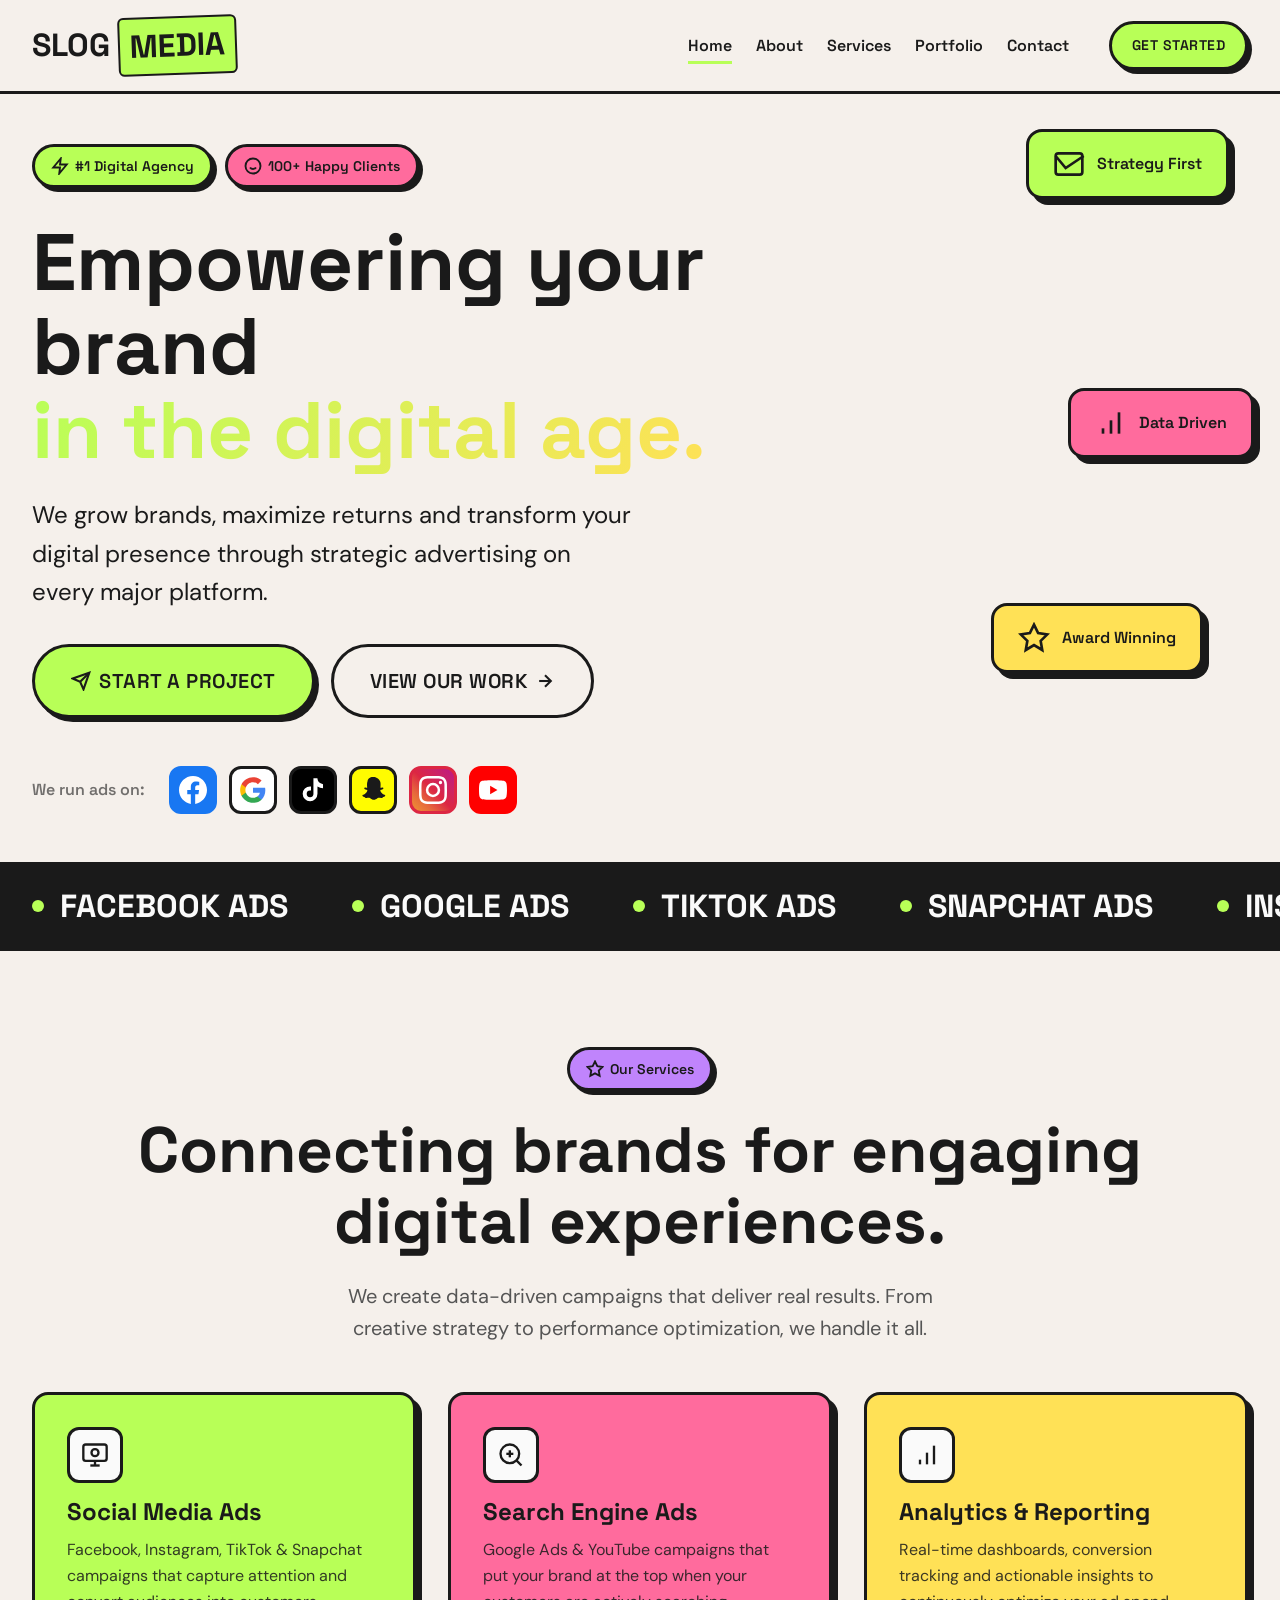
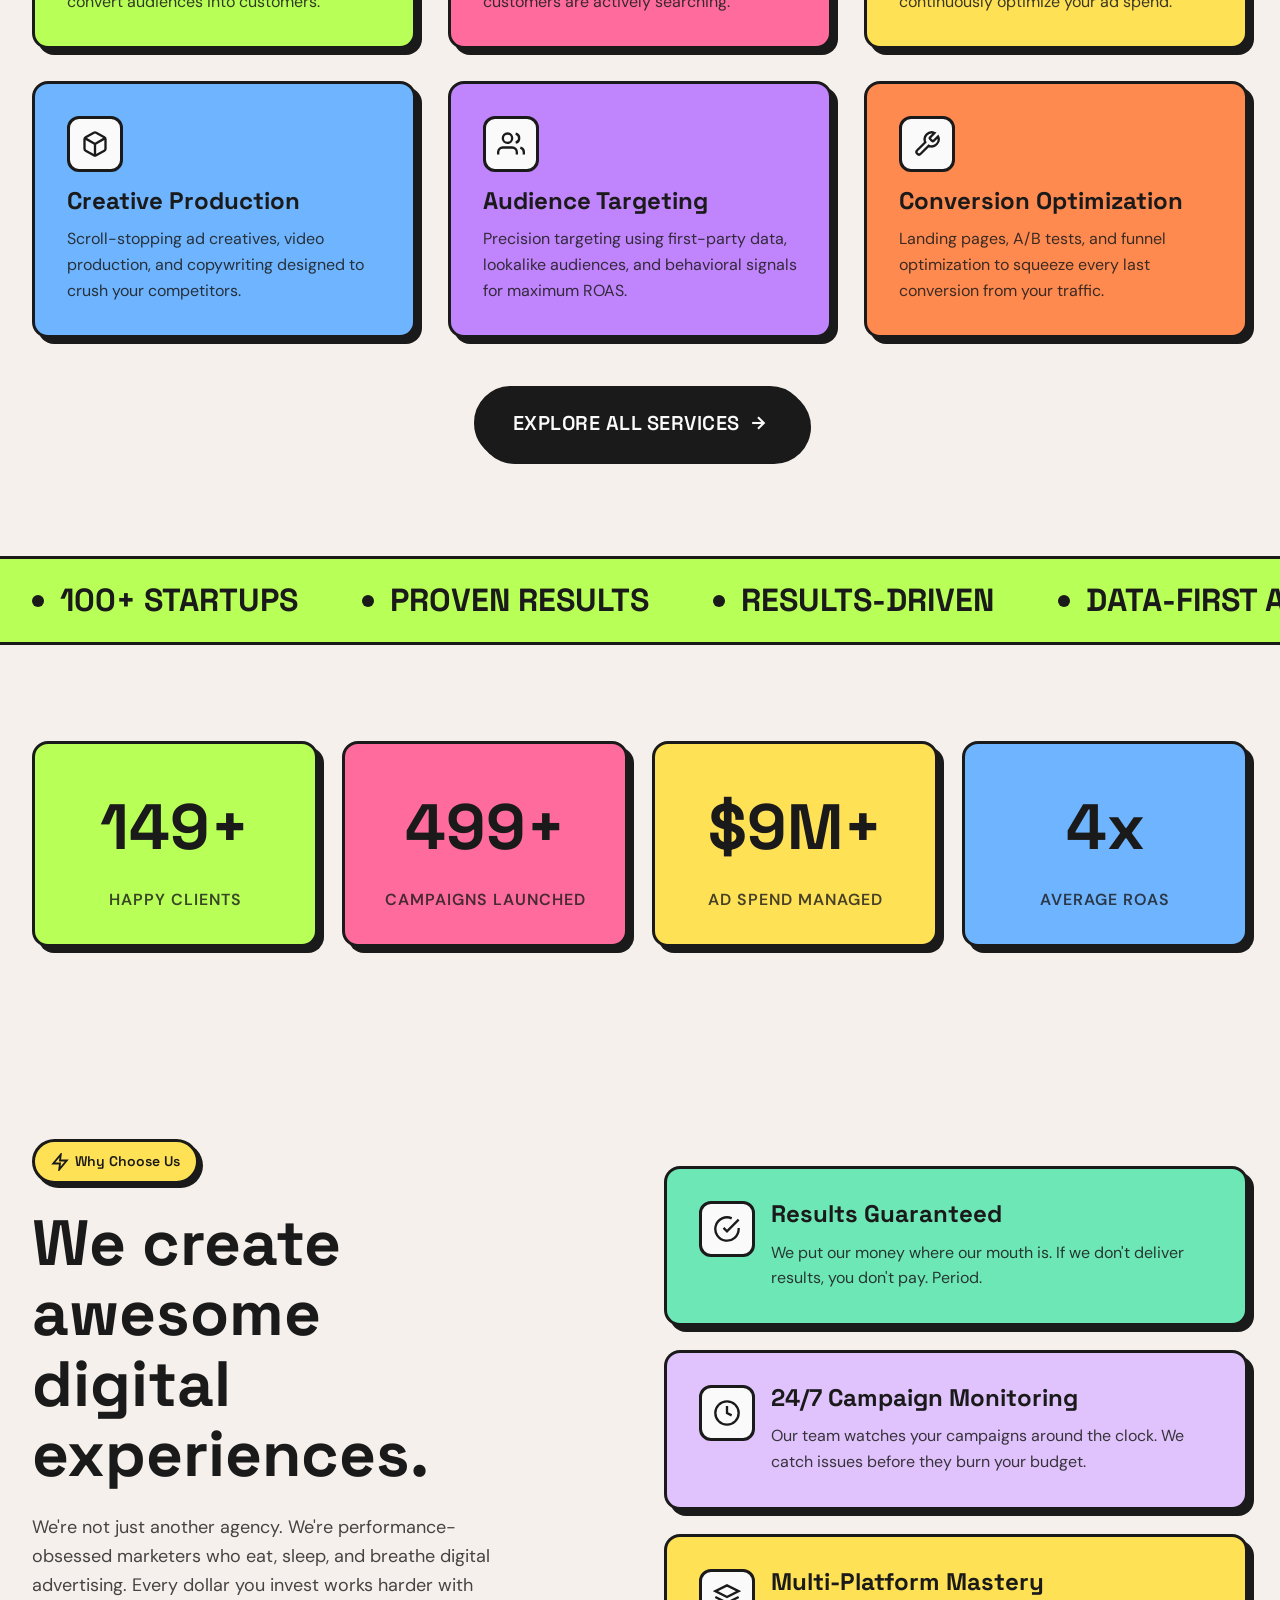
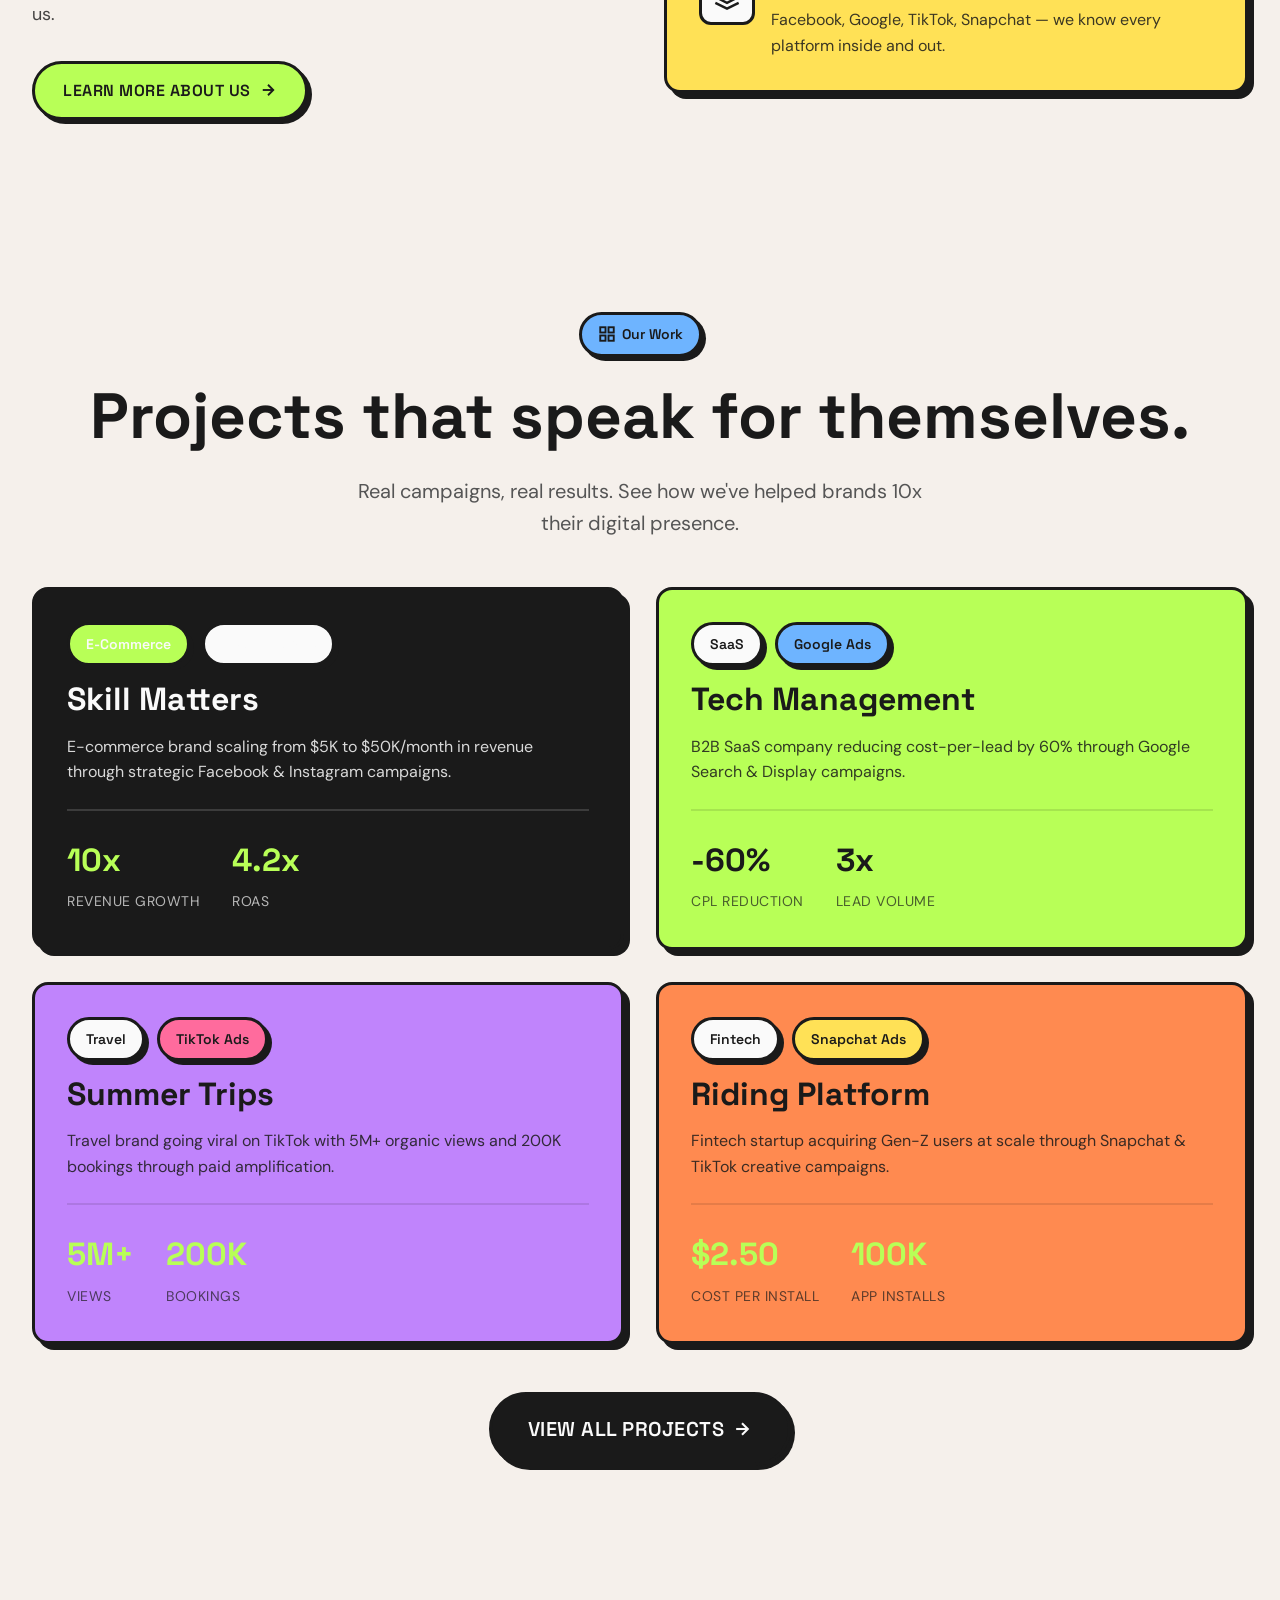
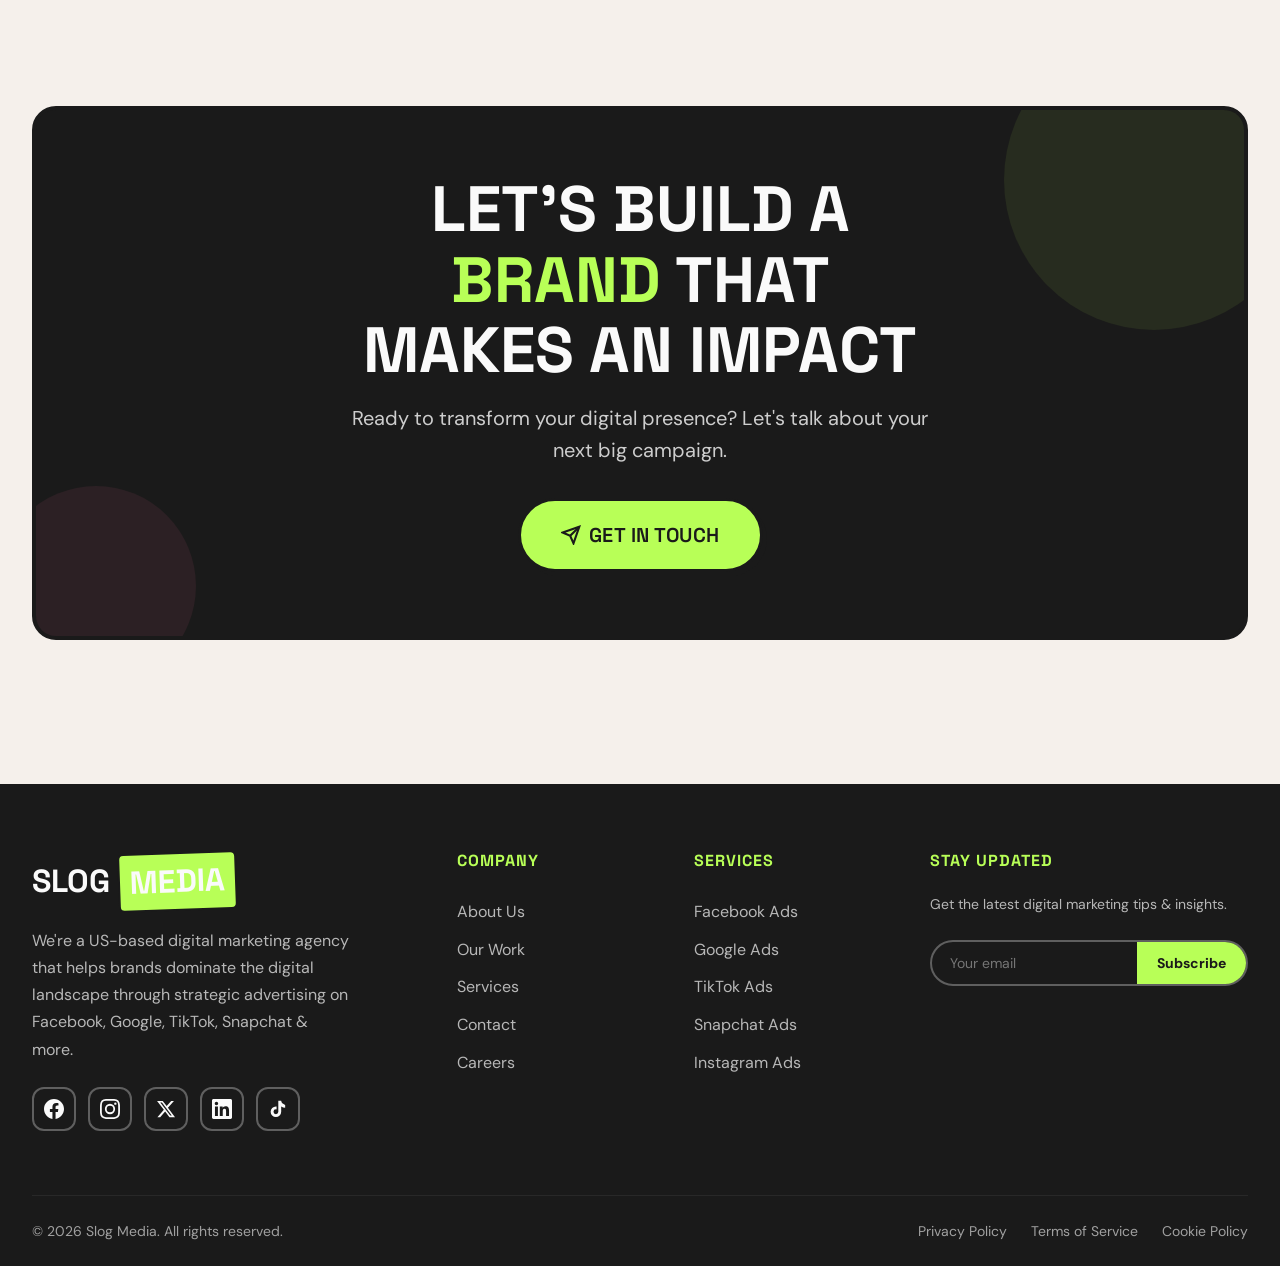
==== index.html @ 40564e4f "Initial commit: Slog Media Neo-Brutalism website" ====
<!DOCTYPE html>
<html lang="en">
<head>
  <meta charset="UTF-8">
  <meta name="viewport" content="width=device-width, initial-scale=1.0">
  <title>Slog Media — Digital Marketing Agency | Facebook, Google, TikTok Ads</title>
  <meta name="description" content="Slog Media is a US-based digital marketing agency specializing in Facebook, Google, TikTok, Snapchat & Instagram advertising. We build brands that make an impact.">
  <meta name="keywords" content="digital marketing, Facebook ads, Google ads, TikTok ads, Snapchat ads, advertising agency, social media marketing">
  <link rel="canonical" href="https://slogmedia.com/">
  <meta property="og:title" content="Slog Media — Digital Marketing Agency">
  <meta property="og:description" content="Empowering your brand in the digital age through strategic digital advertising across all major platforms.">
  <meta property="og:type" content="website">
  <meta property="og:url" content="https://slogmedia.com/">
  <link rel="stylesheet" href="styles.css">
  <link rel="icon" type="image/svg+xml" href="data:image/svg+xml,<svg xmlns='http://www.w3.org/2000/svg' viewBox='0 0 100 100'><text y='.9em' font-size='90'>⚡</text></svg>">
</head>
<body>

  <!-- ========== NAVBAR ========== -->
  <nav class="navbar" id="navbar">
    <div class="nav-inner">
      <a href="index.html" class="nav-logo">
        SLOG<span>MEDIA</span>
      </a>
      <div class="nav-links" id="nav-links">
        <a href="index.html" class="nav-link active">Home</a>
        <a href="about.html" class="nav-link">About</a>
        <a href="services.html" class="nav-link">Services</a>
        <a href="portfolio.html" class="nav-link">Portfolio</a>
        <a href="contact.html" class="nav-link">Contact</a>
        <a href="contact.html" class="btn btn-primary btn-sm nav-cta">Get Started</a>
      </div>
      <div class="hamburger" id="hamburger">
        <span></span><span></span><span></span>
      </div>
    </div>
  </nav>

  <!-- ========== HERO ========== -->
  <section class="hero" id="hero">
    <div class="container">
      <div class="hero-content">
        <div class="hero-badges reveal">
          <span class="badge badge-lime">
            <svg width="16" height="16" viewBox="0 0 24 24" fill="none" stroke="currentColor" stroke-width="2.5"><path d="M13 2L3 14h9l-1 8 10-12h-9l1-8z"/></svg>
            #1 Digital Agency
          </span>
          <span class="badge badge-pink">
            <svg width="16" height="16" viewBox="0 0 24 24" fill="none" stroke="currentColor" stroke-width="2.5"><circle cx="12" cy="12" r="10"/><path d="M8 14s1.5 2 4 2 4-2 4-2"/><line x1="9" y1="9" x2="9.01" y2="9"/><line x1="15" y1="9" x2="15.01" y2="9"/></svg>
            100+ Happy Clients
          </span>
        </div>

        <h1 class="hero-title reveal">
          Empowering your brand<br>
          <span class="hero-highlight">in the digital age.</span>
        </h1>

        <p class="hero-text reveal">
          We grow brands, maximize returns and transform your digital presence through
          strategic advertising on every major platform.
        </p>

        <div class="hero-actions reveal">
          <a href="contact.html" class="btn btn-primary btn-lg">
            <svg width="20" height="20" viewBox="0 0 24 24" fill="none" stroke="currentColor" stroke-width="2.5"><path d="M22 2L11 13"/><path d="M22 2l-7 20-4-9-9-4 20-7z"/></svg>
            Start a Project
          </a>
          <a href="portfolio.html" class="btn btn-outline btn-lg">
            View Our Work
            <svg width="20" height="20" viewBox="0 0 24 24" fill="none" stroke="currentColor" stroke-width="2.5"><path d="M5 12h14"/><path d="M12 5l7 7-7 7"/></svg>
          </a>
        </div>

        <div class="hero-platforms reveal">
          <span class="hero-platforms-label">We run ads on:</span>
          <div class="hero-platform-icons">
            <!-- Facebook -->
            <div class="platform-icon" style="background: #1877F2; border-color: #1877F2;" title="Facebook Ads">
              <svg viewBox="0 0 24 24" fill="white"><path d="M24 12.073c0-6.627-5.373-12-12-12s-12 5.373-12 12c0 5.99 4.388 10.954 10.125 11.854v-8.385H7.078v-3.47h3.047V9.43c0-3.007 1.792-4.669 4.533-4.669 1.312 0 2.686.235 2.686.235v2.953H15.83c-1.491 0-1.956.925-1.956 1.874v2.25h3.328l-.532 3.47h-2.796v8.385C19.612 23.027 24 18.062 24 12.073z"/></svg>
            </div>
            <!-- Google -->
            <div class="platform-icon" style="background: #fff;" title="Google Ads">
              <svg viewBox="0 0 24 24"><path d="M22.56 12.25c0-.78-.07-1.53-.2-2.25H12v4.26h5.92a5.06 5.06 0 01-2.2 3.32v2.77h3.57c2.08-1.92 3.28-4.74 3.28-8.1z" fill="#4285F4"/><path d="M12 23c2.97 0 5.46-.98 7.28-2.66l-3.57-2.77c-.98.66-2.23 1.06-3.71 1.06-2.86 0-5.29-1.93-6.16-4.53H2.18v2.84C3.99 20.53 7.7 23 12 23z" fill="#34A853"/><path d="M5.84 14.09c-.22-.66-.35-1.36-.35-2.09s.13-1.43.35-2.09V7.07H2.18C1.43 8.55 1 10.22 1 12s.43 3.45 1.18 4.93l2.85-2.22.81-.62z" fill="#FBBC05"/><path d="M12 5.38c1.62 0 3.06.56 4.21 1.64l3.15-3.15C17.45 2.09 14.97 1 12 1 7.7 1 3.99 3.47 2.18 7.07l3.66 2.84c.87-2.6 3.3-4.53 6.16-4.53z" fill="#EA4335"/></svg>
            </div>
            <!-- TikTok -->
            <div class="platform-icon" style="background: #000;" title="TikTok Ads">
              <svg viewBox="0 0 24 24" fill="white"><path d="M19.59 6.69a4.83 4.83 0 01-3.77-4.25V2h-3.45v13.67a2.89 2.89 0 01-2.88 2.5 2.89 2.89 0 01-2.89-2.89 2.89 2.89 0 012.89-2.89c.28 0 .54.04.79.1v-3.5a6.37 6.37 0 00-.79-.05A6.34 6.34 0 003.15 15.2a6.34 6.34 0 006.34 6.34 6.34 6.34 0 006.34-6.34V9.05a8.27 8.27 0 004.76 1.51V7.12a4.82 4.82 0 01-1-.43z"/></svg>
            </div>
            <!-- Snapchat -->
            <div class="platform-icon" style="background: #FFFC00; border-color: #1a1a1a;" title="Snapchat Ads">
              <svg viewBox="0 0 24 24" fill="#1a1a1a"><path d="M12.206.793c.99 0 4.347.276 5.93 3.821.529 1.193.403 3.219.299 4.847l-.003.06c-.012.18-.022.345-.03.51.075.045.203.09.401.09.3-.016.659-.12.98-.278a.71.71 0 01.348-.083.72.72 0 01.6.3c.145.195.195.42.149.64-.07.31-.32.521-.6.661a3.67 3.67 0 01-.96.36c-.09.021-.18.045-.27.075-.18.06-.39.12-.57.24-.12.09-.18.21-.195.36-.015.12.015.27.06.42.24.555.57 1.14.96 1.62.66.81 1.47 1.38 2.28 1.62.12.03.24.06.33.105.39.135.585.39.585.645 0 .06-.015.12-.03.18-.12.42-.615.735-1.53.945l-.12.015c-.12.021-.15.045-.195.09-.06.06-.09.135-.12.24a.84.84 0 01-.09.24c-.12.21-.42.405-.9.405a3.2 3.2 0 01-.675-.075c-.45-.09-.99-.21-1.59-.21-.21 0-.42.015-.63.045a4.89 4.89 0 00-1.14.508c-.78.45-1.425 1.08-2.745 1.08h-.06c-1.32 0-1.965-.63-2.745-1.08a4.89 4.89 0 00-1.14-.508 4.29 4.29 0 00-.63-.045c-.585 0-1.125.12-1.59.21a3.2 3.2 0 01-.675.075c-.48 0-.78-.195-.9-.405a.84.84 0 01-.09-.24c-.03-.105-.06-.18-.12-.24-.045-.045-.075-.069-.195-.09l-.12-.015c-.915-.21-1.41-.525-1.53-.945a.54.54 0 01-.03-.18c0-.255.195-.51.585-.645.09-.045.21-.075.33-.105.81-.24 1.62-.81 2.28-1.62.39-.48.72-1.065.96-1.62.045-.15.075-.3.06-.42-.015-.15-.075-.27-.195-.36-.18-.12-.39-.18-.57-.24-.09-.03-.18-.054-.27-.075a3.67 3.67 0 01-.96-.36c-.28-.14-.53-.351-.6-.661a.675.675 0 01.149-.64.72.72 0 01.6-.3.71.71 0 01.348.083c.321.158.68.262.98.278.198 0 .326-.045.401-.09-.008-.165-.018-.33-.03-.51l-.003-.06c-.104-1.628-.23-3.654.3-4.847C7.653 1.069 11.016.793 12.006.793h.2z"/></svg>
            </div>
            <!-- Instagram -->
            <div class="platform-icon" style="background: linear-gradient(45deg, #f09433, #e6683c, #dc2743, #cc2366, #bc1888); border-color: #dc2743;" title="Instagram Ads">
              <svg viewBox="0 0 24 24" fill="white"><path d="M12 2.163c3.204 0 3.584.012 4.85.07 3.252.148 4.771 1.691 4.919 4.919.058 1.265.069 1.645.069 4.849 0 3.205-.012 3.584-.069 4.849-.149 3.225-1.664 4.771-4.919 4.919-1.266.058-1.644.07-4.85.07-3.204 0-3.584-.012-4.849-.07-3.26-.149-4.771-1.699-4.919-4.92-.058-1.265-.07-1.644-.07-4.849 0-3.204.013-3.583.07-4.849.149-3.227 1.664-4.771 4.919-4.919 1.266-.057 1.645-.069 4.849-.069zM12 0C8.741 0 8.333.014 7.053.072 2.695.272.273 2.69.073 7.052.014 8.333 0 8.741 0 12c0 3.259.014 3.668.072 4.948.2 4.358 2.618 6.78 6.98 6.98C8.333 23.986 8.741 24 12 24c3.259 0 3.668-.014 4.948-.072 4.354-.2 6.782-2.618 6.979-6.98.059-1.28.073-1.689.073-4.948 0-3.259-.014-3.667-.072-4.947-.196-4.354-2.617-6.78-6.979-6.98C15.668.014 15.259 0 12 0zm0 5.838a6.162 6.162 0 100 12.324 6.162 6.162 0 000-12.324zM12 16a4 4 0 110-8 4 4 0 010 8zm6.406-11.845a1.44 1.44 0 100 2.881 1.44 1.44 0 000-2.881z"/></svg>
            </div>
            <!-- YouTube -->
            <div class="platform-icon" style="background: #FF0000; border-color: #FF0000;" title="YouTube Ads">
              <svg viewBox="0 0 24 24" fill="white"><path d="M23.498 6.186a3.016 3.016 0 00-2.122-2.136C19.505 3.545 12 3.545 12 3.545s-7.505 0-9.377.505A3.017 3.017 0 00.502 6.186C0 8.07 0 12 0 12s0 3.93.502 5.814a3.016 3.016 0 002.122 2.136c1.871.505 9.376.505 9.376.505s7.505 0 9.377-.505a3.015 3.015 0 002.122-2.136C24 15.93 24 12 24 12s0-3.93-.502-5.814zM9.545 15.568V8.432L15.818 12l-6.273 3.568z"/></svg>
            </div>
          </div>
        </div>
      </div>

      <!-- Floating Elements -->
      <div class="hero-floats">
        <div class="hero-float-card float-1 card card-lime reveal">
          <svg width="32" height="32" viewBox="0 0 24 24" fill="none" stroke="currentColor" stroke-width="2"><path d="M23 6l-13.5 9L2 6"/><rect x="2" y="4" width="20" height="16" rx="2"/></svg>
          <span>Strategy First</span>
        </div>
        <div class="hero-float-card float-2 card card-pink reveal">
          <svg width="32" height="32" viewBox="0 0 24 24" fill="none" stroke="currentColor" stroke-width="2"><path d="M12 20V10"/><path d="M18 20V4"/><path d="M6 20v-4"/></svg>
          <span>Data Driven</span>
        </div>
        <div class="hero-float-card float-3 card card-yellow reveal">
          <svg width="32" height="32" viewBox="0 0 24 24" fill="none" stroke="currentColor" stroke-width="2"><path d="M12 2l3.09 6.26L22 9.27l-5 4.87L18.18 21 12 17.27 5.82 21 7 14.14l-5-4.87 6.91-1.01z"/></svg>
          <span>Award Winning</span>
        </div>
      </div>
    </div>
  </section>

  <!-- ========== MARQUEE ========== -->
  <div class="marquee">
    <div class="marquee-inner">
      <span class="marquee-item"><span class="dot"></span> Facebook Ads</span>
      <span class="marquee-item"><span class="dot"></span> Google Ads</span>
      <span class="marquee-item"><span class="dot"></span> TikTok Ads</span>
      <span class="marquee-item"><span class="dot"></span> Snapchat Ads</span>
      <span class="marquee-item"><span class="dot"></span> Instagram Ads</span>
      <span class="marquee-item"><span class="dot"></span> YouTube Ads</span>
      <span class="marquee-item"><span class="dot"></span> Brand Strategy</span>
      <span class="marquee-item"><span class="dot"></span> Creative Design</span>
      <span class="marquee-item"><span class="dot"></span> Facebook Ads</span>
      <span class="marquee-item"><span class="dot"></span> Google Ads</span>
      <span class="marquee-item"><span class="dot"></span> TikTok Ads</span>
      <span class="marquee-item"><span class="dot"></span> Snapchat Ads</span>
      <span class="marquee-item"><span class="dot"></span> Instagram Ads</span>
      <span class="marquee-item"><span class="dot"></span> YouTube Ads</span>
      <span class="marquee-item"><span class="dot"></span> Brand Strategy</span>
      <span class="marquee-item"><span class="dot"></span> Creative Design</span>
    </div>
  </div>

  <!-- ========== SERVICES OVERVIEW ========== -->
  <section class="section" id="services">
    <div class="container">
      <div class="text-center reveal">
        <span class="badge badge-purple" style="margin-bottom: var(--space-lg);">
          <svg width="16" height="16" viewBox="0 0 24 24" fill="none" stroke="currentColor" stroke-width="2.5"><polygon points="12 2 15.09 8.26 22 9.27 17 14.14 18.18 21.02 12 17.77 5.82 21.02 7 14.14 2 9.27 8.91 8.26 12 2"/></svg>
          Our Services
        </span>
        <h2 class="section-title">Connecting brands for engaging<br>digital experiences.</h2>
        <p class="section-subtitle" style="margin: 0 auto var(--space-2xl);">
          We create data-driven campaigns that deliver real results. From creative strategy to performance optimization, we handle it all.
        </p>
      </div>

      <div class="grid grid-3 services-grid">
        <!-- Service 1 -->
        <div class="card card-lime reveal">
          <div class="card-icon" style="background: var(--clr-white);">
            <svg width="28" height="28" viewBox="0 0 24 24" fill="none" stroke="currentColor" stroke-width="2"><rect x="2" y="3" width="20" height="14" rx="2"/><path d="M8 21h8"/><path d="M12 17v4"/><circle cx="12" cy="10" r="3"/></svg>
          </div>
          <h3 class="card-title">Social Media Ads</h3>
          <p class="card-text">Facebook, Instagram, TikTok & Snapchat campaigns that capture attention and convert audiences into customers.</p>
        </div>

        <!-- Service 2 -->
        <div class="card card-pink reveal">
          <div class="card-icon" style="background: var(--clr-white);">
            <svg width="28" height="28" viewBox="0 0 24 24" fill="none" stroke="currentColor" stroke-width="2"><circle cx="11" cy="11" r="8"/><path d="m21 21-4.35-4.35"/><path d="M11 8v6"/><path d="M8 11h6"/></svg>
          </div>
          <h3 class="card-title">Search Engine Ads</h3>
          <p class="card-text">Google Ads & YouTube campaigns that put your brand at the top when your customers are actively searching.</p>
        </div>

        <!-- Service 3 -->
        <div class="card card-yellow reveal">
          <div class="card-icon" style="background: var(--clr-white);">
            <svg width="28" height="28" viewBox="0 0 24 24" fill="none" stroke="currentColor" stroke-width="2"><path d="M12 20V10"/><path d="M18 20V4"/><path d="M6 20v-4"/></svg>
          </div>
          <h3 class="card-title">Analytics & Reporting</h3>
          <p class="card-text">Real-time dashboards, conversion tracking and actionable insights to continuously optimize your ad spend.</p>
        </div>

        <!-- Service 4 -->
        <div class="card card-blue reveal">
          <div class="card-icon" style="background: var(--clr-white);">
            <svg width="28" height="28" viewBox="0 0 24 24" fill="none" stroke="currentColor" stroke-width="2"><path d="M21 16V8a2 2 0 0 0-1-1.73l-7-4a2 2 0 0 0-2 0l-7 4A2 2 0 0 0 3 8v8a2 2 0 0 0 1 1.73l7 4a2 2 0 0 0 2 0l7-4A2 2 0 0 0 21 16z"/><path d="M3.27 6.96L12 12.01l8.73-5.05"/><path d="M12 22.08V12"/></svg>
          </div>
          <h3 class="card-title">Creative Production</h3>
          <p class="card-text">Scroll-stopping ad creatives, video production, and copywriting designed to crush your competitors.</p>
        </div>

        <!-- Service 5 -->
        <div class="card card-purple reveal">
          <div class="card-icon" style="background: var(--clr-white);">
            <svg width="28" height="28" viewBox="0 0 24 24" fill="none" stroke="currentColor" stroke-width="2"><path d="M17 21v-2a4 4 0 0 0-4-4H5a4 4 0 0 0-4 4v2"/><circle cx="9" cy="7" r="4"/><path d="M23 21v-2a4 4 0 0 0-3-3.87"/><path d="M16 3.13a4 4 0 0 1 0 7.75"/></svg>
          </div>
          <h3 class="card-title">Audience Targeting</h3>
          <p class="card-text">Precision targeting using first-party data, lookalike audiences, and behavioral signals for maximum ROAS.</p>
        </div>

        <!-- Service 6 -->
        <div class="card card-orange reveal">
          <div class="card-icon" style="background: var(--clr-white);">
            <svg width="28" height="28" viewBox="0 0 24 24" fill="none" stroke="currentColor" stroke-width="2"><path d="M14.7 6.3a1 1 0 0 0 0 1.4l1.6 1.6a1 1 0 0 0 1.4 0l3.77-3.77a6 6 0 0 1-7.94 7.94l-6.91 6.91a2.12 2.12 0 0 1-3-3l6.91-6.91a6 6 0 0 1 7.94-7.94l-3.76 3.76z"/></svg>
          </div>
          <h3 class="card-title">Conversion Optimization</h3>
          <p class="card-text">Landing pages, A/B tests, and funnel optimization to squeeze every last conversion from your traffic.</p>
        </div>
      </div>

      <div class="text-center reveal" style="margin-top: var(--space-2xl);">
        <a href="services.html" class="btn btn-secondary btn-lg">
          Explore All Services
          <svg width="20" height="20" viewBox="0 0 24 24" fill="none" stroke="currentColor" stroke-width="2.5"><path d="M5 12h14"/><path d="M12 5l7 7-7 7"/></svg>
        </a>
      </div>
    </div>
  </section>

  <!-- ========== STATS ========== -->
  <div class="marquee marquee-alt">
    <div class="marquee-inner">
      <span class="marquee-item"><span class="dot"></span> 100+ Startups</span>
      <span class="marquee-item"><span class="dot"></span> Proven Results</span>
      <span class="marquee-item"><span class="dot"></span> Results-Driven</span>
      <span class="marquee-item"><span class="dot"></span> Data-First Approach</span>
      <span class="marquee-item"><span class="dot"></span> 5x Average ROAS</span>
      <span class="marquee-item"><span class="dot"></span> $10M+ Ad Spend Managed</span>
      <span class="marquee-item"><span class="dot"></span> 100+ Startups</span>
      <span class="marquee-item"><span class="dot"></span> Proven Results</span>
      <span class="marquee-item"><span class="dot"></span> Results-Driven</span>
      <span class="marquee-item"><span class="dot"></span> Data-First Approach</span>
      <span class="marquee-item"><span class="dot"></span> 5x Average ROAS</span>
      <span class="marquee-item"><span class="dot"></span> $10M+ Ad Spend Managed</span>
    </div>
  </div>

  <section class="section stats-section" id="stats">
    <div class="container">
      <div class="stats-grid">
        <div class="stat-card card card-lime reveal">
          <div class="stat-number" data-count="150" data-suffix="+">0</div>
          <div class="stat-label">Happy Clients</div>
        </div>
        <div class="stat-card card card-pink reveal">
          <div class="stat-number" data-count="500" data-suffix="+">0</div>
          <div class="stat-label">Campaigns Launched</div>
        </div>
        <div class="stat-card card card-yellow reveal">
          <div class="stat-number" data-count="10" data-prefix="$" data-suffix="M+">0</div>
          <div class="stat-label">Ad Spend Managed</div>
        </div>
        <div class="stat-card card card-blue reveal">
          <div class="stat-number" data-count="5" data-suffix="x">0</div>
          <div class="stat-label">Average ROAS</div>
        </div>
      </div>
    </div>
  </section>

  <!-- ========== WHY US ========== -->
  <section class="section why-section" id="why">
    <div class="container">
      <div class="why-layout">
        <div class="why-left reveal-left">
          <span class="badge badge-yellow" style="margin-bottom: var(--space-lg);">
            <svg width="16" height="16" viewBox="0 0 24 24" fill="none" stroke="currentColor" stroke-width="2.5"><path d="M13 2L3 14h9l-1 8 10-12h-9l1-8z"/></svg>
            Why Choose Us
          </span>
          <h2 class="section-title" style="max-width: 500px;">We create awesome digital experiences.</h2>
          <p style="max-width: 460px; margin-bottom: var(--space-xl); opacity: 0.8;">
            We're not just another agency. We're performance-obsessed marketers who eat, sleep, and breathe digital advertising. Every dollar you invest works harder with us.
          </p>
          <a href="about.html" class="btn btn-primary">
            Learn More About Us
            <svg width="18" height="18" viewBox="0 0 24 24" fill="none" stroke="currentColor" stroke-width="2.5"><path d="M5 12h14"/><path d="M12 5l7 7-7 7"/></svg>
          </a>
        </div>
        <div class="why-right">
          <div class="why-cards">
            <div class="card card-mint reveal-right" style="margin-bottom: var(--space-lg);">
              <div class="flex gap-md" style="align-items: flex-start;">
                <div class="card-icon" style="background: var(--clr-white); flex-shrink: 0;">
                  <svg width="28" height="28" viewBox="0 0 24 24" fill="none" stroke="currentColor" stroke-width="2"><path d="M22 11.08V12a10 10 0 11-5.93-9.14"/><path d="M22 4L12 14.01l-3-3"/></svg>
                </div>
                <div>
                  <h4 class="card-title">Results Guaranteed</h4>
                  <p class="card-text">We put our money where our mouth is. If we don't deliver results, you don't pay. Period.</p>
                </div>
              </div>
            </div>
            <div class="card card-lavender reveal-right" style="margin-bottom: var(--space-lg);">
              <div class="flex gap-md" style="align-items: flex-start;">
                <div class="card-icon" style="background: var(--clr-white); flex-shrink: 0;">
                  <svg width="28" height="28" viewBox="0 0 24 24" fill="none" stroke="currentColor" stroke-width="2"><circle cx="12" cy="12" r="10"/><path d="M12 6v6l4 2"/></svg>
                </div>
                <div>
                  <h4 class="card-title">24/7 Campaign Monitoring</h4>
                  <p class="card-text">Our team watches your campaigns around the clock. We catch issues before they burn your budget.</p>
                </div>
              </div>
            </div>
            <div class="card card-yellow reveal-right">
              <div class="flex gap-md" style="align-items: flex-start;">
                <div class="card-icon" style="background: var(--clr-white); flex-shrink: 0;">
                  <svg width="28" height="28" viewBox="0 0 24 24" fill="none" stroke="currentColor" stroke-width="2"><path d="M12 2L2 7l10 5 10-5-10-5z"/><path d="M2 17l10 5 10-5"/><path d="M2 12l10 5 10-5"/></svg>
                </div>
                <div>
                  <h4 class="card-title">Multi-Platform Mastery</h4>
                  <p class="card-text">Facebook, Google, TikTok, Snapchat — we know every platform inside and out.</p>
                </div>
              </div>
            </div>
          </div>
        </div>
      </div>
    </div>
  </section>

  <!-- ========== PORTFOLIO PREVIEW ========== -->
  <section class="section portfolio-preview" id="portfolio">
    <div class="container">
      <div class="text-center reveal">
        <span class="badge badge-blue" style="margin-bottom: var(--space-lg);">
          <svg width="16" height="16" viewBox="0 0 24 24" fill="none" stroke="currentColor" stroke-width="2.5"><rect x="3" y="3" width="7" height="7"/><rect x="14" y="3" width="7" height="7"/><rect x="14" y="14" width="7" height="7"/><rect x="3" y="14" width="7" height="7"/></svg>
          Our Work
        </span>
        <h2 class="section-title">Projects that speak for themselves.</h2>
        <p class="section-subtitle" style="margin: 0 auto var(--space-2xl);">
          Real campaigns, real results. See how we've helped brands 10x their digital presence.
        </p>
      </div>

      <div class="portfolio-grid">
        <!-- Project 1 -->
        <div class="portfolio-card card card-black reveal">
          <div class="portfolio-card-header">
            <span class="badge badge-lime">E-Commerce</span>
            <span class="badge">Facebook Ads</span>
          </div>
          <h3 class="card-title" style="font-size: var(--fs-xl); margin: var(--space-md) 0;">Skill Matters</h3>
          <p class="card-text">E-commerce brand scaling from $5K to $50K/month in revenue through strategic Facebook & Instagram campaigns.</p>
          <div class="portfolio-stats">
            <div class="portfolio-stat">
              <span class="portfolio-stat-value">10x</span>
              <span class="portfolio-stat-label">Revenue Growth</span>
            </div>
            <div class="portfolio-stat">
              <span class="portfolio-stat-value">4.2x</span>
              <span class="portfolio-stat-label">ROAS</span>
            </div>
          </div>
        </div>

        <!-- Project 2 -->
        <div class="portfolio-card card card-lime reveal">
          <div class="portfolio-card-header">
            <span class="badge">SaaS</span>
            <span class="badge badge-blue">Google Ads</span>
          </div>
          <h3 class="card-title" style="font-size: var(--fs-xl); margin: var(--space-md) 0;">Tech Management</h3>
          <p class="card-text">B2B SaaS company reducing cost-per-lead by 60% through Google Search & Display campaigns.</p>
          <div class="portfolio-stats">
            <div class="portfolio-stat">
              <span class="portfolio-stat-value">-60%</span>
              <span class="portfolio-stat-label">CPL Reduction</span>
            </div>
            <div class="portfolio-stat">
              <span class="portfolio-stat-value">3x</span>
              <span class="portfolio-stat-label">Lead Volume</span>
            </div>
          </div>
        </div>

        <!-- Project 3 -->
        <div class="portfolio-card card card-purple reveal">
          <div class="portfolio-card-header">
            <span class="badge">Travel</span>
            <span class="badge badge-pink">TikTok Ads</span>
          </div>
          <h3 class="card-title" style="font-size: var(--fs-xl); margin: var(--space-md) 0;">Summer Trips</h3>
          <p class="card-text">Travel brand going viral on TikTok with 5M+ organic views and 200K bookings through paid amplification.</p>
          <div class="portfolio-stats">
            <div class="portfolio-stat">
              <span class="portfolio-stat-value">5M+</span>
              <span class="portfolio-stat-label">Views</span>
            </div>
            <div class="portfolio-stat">
              <span class="portfolio-stat-value">200K</span>
              <span class="portfolio-stat-label">Bookings</span>
            </div>
          </div>
        </div>

        <!-- Project 4 -->
        <div class="portfolio-card card card-orange reveal">
          <div class="portfolio-card-header">
            <span class="badge">Fintech</span>
            <span class="badge badge-yellow">Snapchat Ads</span>
          </div>
          <h3 class="card-title" style="font-size: var(--fs-xl); margin: var(--space-md) 0;">Riding Platform</h3>
          <p class="card-text">Fintech startup acquiring Gen-Z users at scale through Snapchat & TikTok creative campaigns.</p>
          <div class="portfolio-stats">
            <div class="portfolio-stat">
              <span class="portfolio-stat-value">$2.50</span>
              <span class="portfolio-stat-label">Cost Per Install</span>
            </div>
            <div class="portfolio-stat">
              <span class="portfolio-stat-value">100K</span>
              <span class="portfolio-stat-label">App Installs</span>
            </div>
          </div>
        </div>
      </div>

      <div class="text-center reveal" style="margin-top: var(--space-2xl);">
        <a href="portfolio.html" class="btn btn-secondary btn-lg">
          View All Projects
          <svg width="20" height="20" viewBox="0 0 24 24" fill="none" stroke="currentColor" stroke-width="2.5"><path d="M5 12h14"/><path d="M12 5l7 7-7 7"/></svg>
        </a>
      </div>
    </div>
  </section>

  <!-- ========== CTA ========== -->
  <section class="section">
    <div class="container">
      <div class="cta-section reveal">
        <div class="cta-shapes">
          <div class="cta-shape cta-shape-1"></div>
          <div class="cta-shape cta-shape-2"></div>
        </div>
        <h2>LET'S BUILD A<br><span style="color: var(--clr-lime);">BRAND</span> THAT<br>MAKES AN IMPACT</h2>
        <p>Ready to transform your digital presence? Let's talk about your next big campaign.</p>
        <a href="contact.html" class="btn btn-primary btn-lg">
          <svg width="20" height="20" viewBox="0 0 24 24" fill="none" stroke="currentColor" stroke-width="2.5"><path d="M22 2L11 13"/><path d="M22 2l-7 20-4-9-9-4 20-7z"/></svg>
          Get in Touch
        </a>
      </div>
    </div>
  </section>

  <!-- ========== FOOTER ========== -->
  <footer class="footer">
    <div class="container">
      <div class="footer-top">
        <div class="footer-brand">
          <div class="nav-logo">
            SLOG<span>MEDIA</span>
          </div>
          <p>We're a US-based digital marketing agency that helps brands dominate the digital landscape through strategic advertising on Facebook, Google, TikTok, Snapchat & more.</p>
          <div class="footer-social">
            <a href="https://facebook.com" target="_blank" rel="noopener" aria-label="Facebook">
              <svg width="20" height="20" viewBox="0 0 24 24" fill="currentColor"><path d="M24 12.073c0-6.627-5.373-12-12-12s-12 5.373-12 12c0 5.99 4.388 10.954 10.125 11.854v-8.385H7.078v-3.47h3.047V9.43c0-3.007 1.792-4.669 4.533-4.669 1.312 0 2.686.235 2.686.235v2.953H15.83c-1.491 0-1.956.925-1.956 1.874v2.25h3.328l-.532 3.47h-2.796v8.385C19.612 23.027 24 18.062 24 12.073z"/></svg>
            </a>
            <a href="https://instagram.com" target="_blank" rel="noopener" aria-label="Instagram">
              <svg width="20" height="20" viewBox="0 0 24 24" fill="currentColor"><path d="M12 2.163c3.204 0 3.584.012 4.85.07 3.252.148 4.771 1.691 4.919 4.919.058 1.265.069 1.645.069 4.849 0 3.205-.012 3.584-.069 4.849-.149 3.225-1.664 4.771-4.919 4.919-1.266.058-1.644.07-4.85.07-3.204 0-3.584-.012-4.849-.07-3.26-.149-4.771-1.699-4.919-4.92-.058-1.265-.07-1.644-.07-4.849 0-3.204.013-3.583.07-4.849.149-3.227 1.664-4.771 4.919-4.919 1.266-.057 1.645-.069 4.849-.069zM12 0C8.741 0 8.333.014 7.053.072 2.695.272.273 2.69.073 7.052.014 8.333 0 8.741 0 12c0 3.259.014 3.668.072 4.948.2 4.358 2.618 6.78 6.98 6.98C8.333 23.986 8.741 24 12 24c3.259 0 3.668-.014 4.948-.072 4.354-.2 6.782-2.618 6.979-6.98.059-1.28.073-1.689.073-4.948 0-3.259-.014-3.667-.072-4.947-.196-4.354-2.617-6.78-6.979-6.98C15.668.014 15.259 0 12 0zm0 5.838a6.162 6.162 0 100 12.324 6.162 6.162 0 000-12.324zM12 16a4 4 0 110-8 4 4 0 010 8zm6.406-11.845a1.44 1.44 0 100 2.881 1.44 1.44 0 000-2.881z"/></svg>
            </a>
            <a href="https://twitter.com" target="_blank" rel="noopener" aria-label="Twitter/X">
              <svg width="20" height="20" viewBox="0 0 24 24" fill="currentColor"><path d="M18.244 2.25h3.308l-7.227 8.26 8.502 11.24H16.17l-5.214-6.817L4.99 21.75H1.68l7.73-8.835L1.254 2.25H8.08l4.713 6.231zm-1.161 17.52h1.833L7.084 4.126H5.117z"/></svg>
            </a>
            <a href="https://linkedin.com" target="_blank" rel="noopener" aria-label="LinkedIn">
              <svg width="20" height="20" viewBox="0 0 24 24" fill="currentColor"><path d="M20.447 20.452h-3.554v-5.569c0-1.328-.027-3.037-1.852-3.037-1.853 0-2.136 1.445-2.136 2.939v5.667H9.351V9h3.414v1.561h.046c.477-.9 1.637-1.85 3.37-1.85 3.601 0 4.267 2.37 4.267 5.455v6.286zM5.337 7.433c-1.144 0-2.063-.926-2.063-2.065 0-1.138.92-2.063 2.063-2.063 1.14 0 2.064.925 2.064 2.063 0 1.139-.925 2.065-2.064 2.065zm1.782 13.019H3.555V9h3.564v11.452zM22.225 0H1.771C.792 0 0 .774 0 1.729v20.542C0 23.227.792 24 1.771 24h20.451C23.2 24 24 23.227 24 22.271V1.729C24 .774 23.2 0 22.222 0h.003z"/></svg>
            </a>
            <a href="https://tiktok.com" target="_blank" rel="noopener" aria-label="TikTok">
              <svg width="20" height="20" viewBox="0 0 24 24" fill="currentColor"><path d="M19.59 6.69a4.83 4.83 0 01-3.77-4.25V2h-3.45v13.67a2.89 2.89 0 01-2.88 2.5 2.89 2.89 0 01-2.89-2.89 2.89 2.89 0 012.89-2.89c.28 0 .54.04.79.1v-3.5a6.37 6.37 0 00-.79-.05A6.34 6.34 0 003.15 15.2a6.34 6.34 0 006.34 6.34 6.34 6.34 0 006.34-6.34V9.05a8.27 8.27 0 004.76 1.51V7.12a4.82 4.82 0 01-1-.43z"/></svg>
            </a>
          </div>
        </div>

        <div class="footer-col">
          <h4>Company</h4>
          <a href="about.html">About Us</a>
          <a href="portfolio.html">Our Work</a>
          <a href="services.html">Services</a>
          <a href="contact.html">Contact</a>
          <a href="#">Careers</a>
        </div>

        <div class="footer-col">
          <h4>Services</h4>
          <a href="services.html">Facebook Ads</a>
          <a href="services.html">Google Ads</a>
          <a href="services.html">TikTok Ads</a>
          <a href="services.html">Snapchat Ads</a>
          <a href="services.html">Instagram Ads</a>
        </div>

        <div class="footer-col">
          <h4>Stay Updated</h4>
          <p style="font-size: var(--fs-xs); opacity: 0.7; margin-bottom: var(--space-md);">Get the latest digital marketing tips & insights.</p>
          <div class="footer-newsletter">
            <form class="footer-newsletter-form" onsubmit="event.preventDefault(); this.querySelector('button').textContent='Subscribed ✓';">
              <input type="email" placeholder="Your email" required>
              <button type="submit">Subscribe</button>
            </form>
          </div>
        </div>
      </div>

      <div class="footer-bottom">
        <p>&copy; 2026 Slog Media. All rights reserved.</p>
        <div class="footer-bottom-links">
          <a href="#">Privacy Policy</a>
          <a href="#">Terms of Service</a>
          <a href="#">Cookie Policy</a>
        </div>
      </div>
    </div>
  </footer>

  <script src="main.js"></script>
</body>
</html>
---- styles.css ----
/* =============================================
   SLOG MEDIA — NEO-BRUTALISM DESIGN SYSTEM
   ============================================= */

/* ---------- Google Fonts ---------- */
@import url('https://fonts.googleapis.com/css2?family=Space+Grotesk:wght@400;500;600;700&family=DM+Sans:wght@400;500;600;700&display=swap');

/* ---------- CSS Custom Properties ---------- */
:root {
  /* Core Palette */
  --clr-black: #1a1a1a;
  --clr-white: #fafafa;
  --clr-bg: #f5f0eb;
  --clr-lime: #b8ff57;
  --clr-pink: #ff6b9d;
  --clr-yellow: #ffe156;
  --clr-blue: #6eb4ff;
  --clr-orange: #ff8a50;
  --clr-purple: #c084fc;
  --clr-mint: #6ee7b7;
  --clr-coral: #ff6b6b;
  --clr-lavender: #e0c3fc;

  /* Typography */
  --ff-heading: 'Space Grotesk', system-ui, sans-serif;
  --ff-body: 'DM Sans', system-ui, sans-serif;

  --fs-xs: clamp(0.75rem, 1.5vw, 0.875rem);
  --fs-sm: clamp(0.875rem, 2vw, 1rem);
  --fs-base: clamp(1rem, 2.5vw, 1.125rem);
  --fs-md: clamp(1.125rem, 3vw, 1.25rem);
  --fs-lg: clamp(1.25rem, 3.5vw, 1.5rem);
  --fs-xl: clamp(1.5rem, 4vw, 2rem);
  --fs-2xl: clamp(2rem, 5vw, 3rem);
  --fs-3xl: clamp(2.5rem, 6vw, 4rem);
  --fs-hero: clamp(2.75rem, 7vw, 5rem);

  /* Borders & Shadows */
  --border: 3px solid var(--clr-black);
  --border-thick: 4px solid var(--clr-black);
  --shadow-sm: 4px 4px 0 var(--clr-black);
  --shadow-md: 6px 6px 0 var(--clr-black);
  --shadow-lg: 8px 8px 0 var(--clr-black);

  /* Spacing */
  --space-xs: 0.5rem;
  --space-sm: 0.75rem;
  --space-md: 1rem;
  --space-lg: 1.5rem;
  --space-xl: 2rem;
  --space-2xl: 3rem;
  --space-3xl: 4rem;
  --space-4xl: 6rem;

  /* Radius */
  --radius-sm: 8px;
  --radius-md: 12px;
  --radius-lg: 16px;
  --radius-xl: 24px;
  --radius-round: 50px;
  --radius-full: 50%;

  /* Transitions */
  --transition: 0.2s ease;
  --transition-slow: 0.4s ease;
}

/* ---------- Reset ---------- */
*,
*::before,
*::after {
  margin: 0;
  padding: 0;
  box-sizing: border-box;
}

html {
  scroll-behavior: smooth;
  -webkit-text-size-adjust: 100%;
}

body {
  font-family: var(--ff-body);
  font-size: var(--fs-base);
  color: var(--clr-black);
  background: var(--clr-bg);
  line-height: 1.6;
  overflow-x: hidden;
  -webkit-font-smoothing: antialiased;
}

img {
  max-width: 100%;
  display: block;
}

a {
  color: inherit;
  text-decoration: none;
}

ul, ol { list-style: none; }

button, input, textarea, select {
  font-family: inherit;
  font-size: inherit;
  border: none;
  outline: none;
  background: none;
}

h1, h2, h3, h4, h5, h6 {
  font-family: var(--ff-heading);
  font-weight: 700;
  line-height: 1.1;
}

/* ---------- Utility Classes ---------- */
.container {
  width: 100%;
  max-width: 1280px;
  margin: 0 auto;
  padding: 0 var(--space-xl);
}

.section {
  padding: var(--space-4xl) 0;
}

.section-title {
  font-size: var(--fs-3xl);
  margin-bottom: var(--space-lg);
}

.section-subtitle {
  font-size: var(--fs-md);
  color: #555;
  max-width: 600px;
  margin-bottom: var(--space-2xl);
}

.text-center { text-align: center; }

.flex { display: flex; }
.flex-center { display: flex; align-items: center; justify-content: center; }
.flex-between { display: flex; align-items: center; justify-content: space-between; }
.flex-wrap { flex-wrap: wrap; }
.gap-sm { gap: var(--space-sm); }
.gap-md { gap: var(--space-md); }
.gap-lg { gap: var(--space-lg); }
.gap-xl { gap: var(--space-xl); }

.grid {
  display: grid;
  gap: var(--space-xl);
}

.grid-2 { grid-template-columns: repeat(2, 1fr); }
.grid-3 { grid-template-columns: repeat(3, 1fr); }
.grid-4 { grid-template-columns: repeat(4, 1fr); }

/* ---------- Buttons ---------- */
.btn {
  display: inline-flex;
  align-items: center;
  gap: var(--space-xs);
  padding: 14px 28px;
  font-family: var(--ff-heading);
  font-weight: 600;
  font-size: var(--fs-sm);
  border: var(--border);
  border-radius: var(--radius-round);
  cursor: pointer;
  transition: all var(--transition);
  text-transform: uppercase;
  letter-spacing: 0.5px;
  white-space: nowrap;
}

.btn:hover {
  transform: translate(-2px, -2px);
  box-shadow: var(--shadow-md);
}

.btn:active {
  transform: translate(2px, 2px);
  box-shadow: none;
}

.btn-primary {
  background: var(--clr-lime);
  color: var(--clr-black);
  box-shadow: var(--shadow-sm);
}

.btn-secondary {
  background: var(--clr-black);
  color: var(--clr-white);
  box-shadow: var(--shadow-sm);
}

.btn-pink {
  background: var(--clr-pink);
  color: var(--clr-black);
  box-shadow: var(--shadow-sm);
}

.btn-yellow {
  background: var(--clr-yellow);
  color: var(--clr-black);
  box-shadow: var(--shadow-sm);
}

.btn-outline {
  background: transparent;
  color: var(--clr-black);
}

.btn-lg {
  padding: 18px 36px;
  font-size: var(--fs-md);
}

.btn-sm {
  padding: 10px 20px;
  font-size: var(--fs-xs);
}

/* ---------- Badges / Pills ---------- */
.badge {
  display: inline-flex;
  align-items: center;
  gap: 6px;
  padding: 8px 16px;
  border: var(--border);
  border-radius: var(--radius-round);
  font-family: var(--ff-heading);
  font-size: var(--fs-xs);
  font-weight: 600;
  background: var(--clr-white);
  box-shadow: var(--shadow-sm);
  transition: all var(--transition);
}

.badge:hover {
  transform: translate(-2px, -2px);
  box-shadow: var(--shadow-md);
}

.badge svg,
.badge img {
  width: 18px;
  height: 18px;
}

.badge-lime { background: var(--clr-lime); }
.badge-pink { background: var(--clr-pink); }
.badge-yellow { background: var(--clr-yellow); }
.badge-blue { background: var(--clr-blue); }
.badge-purple { background: var(--clr-purple); }
.badge-orange { background: var(--clr-orange); }

/* ---------- Cards ---------- */
.card {
  background: var(--clr-white);
  border: var(--border);
  border-radius: var(--radius-lg);
  padding: var(--space-xl);
  box-shadow: var(--shadow-md);
  transition: all var(--transition);
}

.card:hover {
  transform: translate(-4px, -4px);
  box-shadow: var(--shadow-lg);
}

.card-lime { background: var(--clr-lime); }
.card-pink { background: var(--clr-pink); }
.card-yellow { background: var(--clr-yellow); }
.card-blue { background: var(--clr-blue); }
.card-purple { background: var(--clr-purple); }
.card-orange { background: var(--clr-orange); }
.card-mint { background: var(--clr-mint); }
.card-black { background: var(--clr-black); color: var(--clr-white); }

.card-icon {
  width: 56px;
  height: 56px;
  border-radius: var(--radius-md);
  border: var(--border);
  display: flex;
  align-items: center;
  justify-content: center;
  margin-bottom: var(--space-md);
  font-size: 28px;
}

.card-title {
  font-family: var(--ff-heading);
  font-size: var(--fs-lg);
  font-weight: 700;
  margin-bottom: var(--space-sm);
}

.card-text {
  font-size: var(--fs-sm);
  line-height: 1.6;
  opacity: 0.85;
}

/* ---------- Navbar ---------- */
.navbar {
  position: fixed;
  top: 0;
  left: 0;
  width: 100%;
  z-index: 1000;
  background: var(--clr-bg);
  border-bottom: var(--border);
  transition: all var(--transition);
}

.navbar.scrolled {
  background: rgba(245, 240, 235, 0.95);
  backdrop-filter: blur(10px);
  -webkit-backdrop-filter: blur(10px);
}

.nav-inner {
  display: flex;
  align-items: center;
  justify-content: space-between;
  padding: var(--space-md) var(--space-xl);
  max-width: 1280px;
  margin: 0 auto;
}

.nav-logo {
  font-family: var(--ff-heading);
  font-size: var(--fs-xl);
  font-weight: 700;
  display: flex;
  align-items: center;
  gap: 8px;
}

.nav-logo span {
  display: inline-block;
  padding: 2px 10px;
  background: var(--clr-lime);
  border: 2px solid var(--clr-black);
  border-radius: 6px;
  transform: rotate(-2deg);
}

.nav-links {
  display: flex;
  align-items: center;
  gap: var(--space-lg);
}

.nav-link {
  font-family: var(--ff-heading);
  font-size: var(--fs-sm);
  font-weight: 600;
  position: relative;
  padding: 4px 0;
  transition: all var(--transition);
}

.nav-link::after {
  content: '';
  position: absolute;
  bottom: -2px;
  left: 0;
  width: 0;
  height: 3px;
  background: var(--clr-lime);
  transition: width var(--transition);
}

.nav-link:hover::after,
.nav-link.active::after {
  width: 100%;
}

.nav-cta {
  margin-left: var(--space-md);
}

/* Mobile Menu Toggle */
.hamburger {
  display: none;
  flex-direction: column;
  gap: 5px;
  cursor: pointer;
  padding: 8px;
  z-index: 1001;
}

.hamburger span {
  display: block;
  width: 28px;
  height: 3px;
  background: var(--clr-black);
  border-radius: 2px;
  transition: all 0.3s ease;
}

.hamburger.active span:nth-child(1) {
  transform: rotate(45deg) translate(5px, 6px);
}
.hamburger.active span:nth-child(2) {
  opacity: 0;
}
.hamburger.active span:nth-child(3) {
  transform: rotate(-45deg) translate(5px, -6px);
}

/* ---------- Footer ---------- */
.footer {
  background: var(--clr-black);
  color: var(--clr-white);
  border-top: var(--border-thick);
}

.footer-top {
  display: grid;
  grid-template-columns: 2fr 1fr 1fr 1fr;
  gap: var(--space-2xl);
  padding: var(--space-3xl) 0;
}

.footer-brand {
  max-width: 320px;
}

.footer-brand .nav-logo {
  margin-bottom: var(--space-md);
  font-size: var(--fs-xl);
}

.footer-brand p {
  font-size: var(--fs-sm);
  opacity: 0.7;
  line-height: 1.7;
  margin-bottom: var(--space-lg);
}

.footer-social {
  display: flex;
  gap: var(--space-sm);
}

.footer-social a {
  width: 44px;
  height: 44px;
  border: 2px solid rgba(255,255,255,0.3);
  border-radius: var(--radius-md);
  display: flex;
  align-items: center;
  justify-content: center;
  transition: all var(--transition);
  font-size: 20px;
}

.footer-social a:hover {
  background: var(--clr-lime);
  color: var(--clr-black);
  border-color: var(--clr-lime);
  transform: translate(-2px, -2px);
  box-shadow: 3px 3px 0 var(--clr-lime);
}

.footer-col h4 {
  font-family: var(--ff-heading);
  font-size: var(--fs-sm);
  font-weight: 700;
  text-transform: uppercase;
  letter-spacing: 1px;
  margin-bottom: var(--space-lg);
  color: var(--clr-lime);
}

.footer-col a {
  display: block;
  font-size: var(--fs-sm);
  opacity: 0.7;
  padding: 6px 0;
  transition: all var(--transition);
}

.footer-col a:hover {
  opacity: 1;
  padding-left: 8px;
  color: var(--clr-lime);
}

.footer-newsletter {
  margin-top: var(--space-lg);
}

.footer-newsletter-form {
  display: flex;
  border: 2px solid rgba(255,255,255,0.3);
  border-radius: var(--radius-round);
  overflow: hidden;
}

.footer-newsletter-form input {
  flex: 1;
  padding: 12px 18px;
  background: transparent;
  color: var(--clr-white);
  font-size: var(--fs-xs);
}

.footer-newsletter-form input::placeholder {
  color: rgba(255,255,255,0.4);
}

.footer-newsletter-form button {
  padding: 12px 20px;
  background: var(--clr-lime);
  color: var(--clr-black);
  font-weight: 700;
  cursor: pointer;
  transition: all var(--transition);
  font-size: var(--fs-xs);
}

.footer-newsletter-form button:hover {
  background: var(--clr-yellow);
}

.footer-bottom {
  border-top: 1px solid rgba(255,255,255,0.1);
  padding: var(--space-lg) 0;
  display: flex;
  align-items: center;
  justify-content: space-between;
  font-size: var(--fs-xs);
  opacity: 0.6;
}

.footer-bottom-links {
  display: flex;
  gap: var(--space-lg);
}

.footer-bottom-links a:hover {
  color: var(--clr-lime);
  opacity: 1;
}

/* ---------- Marquee ---------- */
.marquee {
  border-top: var(--border);
  border-bottom: var(--border);
  background: var(--clr-black);
  color: var(--clr-white);
  overflow: hidden;
  white-space: nowrap;
  padding: var(--space-md) 0;
}

.marquee-inner {
  display: inline-flex;
  animation: marqueeScroll 25s linear infinite;
}

.marquee-item {
  display: inline-flex;
  align-items: center;
  gap: var(--space-md);
  padding: 0 var(--space-xl);
  font-family: var(--ff-heading);
  font-size: var(--fs-xl);
  font-weight: 700;
  text-transform: uppercase;
}

.marquee-item .dot {
  width: 12px;
  height: 12px;
  border-radius: 50%;
  background: var(--clr-lime);
  flex-shrink: 0;
}

.marquee-alt {
  background: var(--clr-lime);
  color: var(--clr-black);
}

.marquee-alt .dot {
  background: var(--clr-black);
}

@keyframes marqueeScroll {
  0% { transform: translateX(0); }
  100% { transform: translateX(-50%); }
}

/* ---------- Scroll Animations ---------- */
.reveal {
  opacity: 0;
  transform: translateY(30px);
  transition: all 0.6s cubic-bezier(0.16, 1, 0.3, 1);
}

.reveal.visible {
  opacity: 1;
  transform: translateY(0);
}

.reveal-left {
  opacity: 0;
  transform: translateX(-40px);
  transition: all 0.6s cubic-bezier(0.16, 1, 0.3, 1);
}

.reveal-left.visible {
  opacity: 1;
  transform: translateX(0);
}

.reveal-right {
  opacity: 0;
  transform: translateX(40px);
  transition: all 0.6s cubic-bezier(0.16, 1, 0.3, 1);
}

.reveal-right.visible {
  opacity: 1;
  transform: translateX(0);
}

/* ---------- Page Hero ---------- */
.page-hero {
  padding-top: calc(80px + var(--space-3xl));
  padding-bottom: var(--space-3xl);
  text-align: center;
}

.page-hero h1 {
  font-size: var(--fs-hero);
  margin-bottom: var(--space-md);
}

.page-hero p {
  font-size: var(--fs-lg);
  max-width: 700px;
  margin: 0 auto var(--space-xl);
  opacity: 0.8;
}

/* ---------- CTA Section ---------- */
.cta-section {
  background: var(--clr-black);
  color: var(--clr-white);
  border: var(--border-thick);
  border-radius: var(--radius-xl);
  padding: var(--space-3xl) var(--space-2xl);
  text-align: center;
  margin: var(--space-2xl) 0;
  position: relative;
  overflow: hidden;
}

.cta-section h2 {
  font-size: var(--fs-3xl);
  margin-bottom: var(--space-md);
}

.cta-section p {
  font-size: var(--fs-md);
  opacity: 0.8;
  max-width: 600px;
  margin: 0 auto var(--space-xl);
}

.cta-section .btn {
  font-size: var(--fs-md);
  padding: 18px 40px;
}

/* ---------- Stats ---------- */
.stat-card {
  text-align: center;
  padding: var(--space-xl);
}

.stat-number {
  font-family: var(--ff-heading);
  font-size: var(--fs-3xl);
  font-weight: 700;
  margin-bottom: var(--space-xs);
}

.stat-label {
  font-size: var(--fs-sm);
  text-transform: uppercase;
  letter-spacing: 1px;
  font-weight: 600;
  opacity: 0.8;
}

/* ---------- Form Styles ---------- */
.form-group {
  margin-bottom: var(--space-lg);
}

.form-label {
  display: block;
  font-family: var(--ff-heading);
  font-weight: 600;
  font-size: var(--fs-sm);
  margin-bottom: var(--space-xs);
}

.form-input,
.form-textarea,
.form-select {
  width: 100%;
  padding: 14px 18px;
  border: var(--border);
  border-radius: var(--radius-md);
  background: var(--clr-white);
  font-size: var(--fs-base);
  transition: all var(--transition);
}

.form-input:focus,
.form-textarea:focus,
.form-select:focus {
  box-shadow: var(--shadow-sm);
  transform: translate(-2px, -2px);
}

.form-textarea {
  min-height: 150px;
  resize: vertical;
}

.form-error {
  color: var(--clr-coral);
  font-size: var(--fs-xs);
  margin-top: 4px;
  display: none;
}

.form-group.error .form-input,
.form-group.error .form-textarea,
.form-group.error .form-select {
  border-color: var(--clr-coral);
}

.form-group.error .form-error {
  display: block;
}

/* ---------- Platform Icon Styles ---------- */
.platform-icon {
  width: 48px;
  height: 48px;
  display: flex;
  align-items: center;
  justify-content: center;
  border: var(--border);
  border-radius: var(--radius-md);
  transition: all var(--transition);
}

.platform-icon svg {
  width: 28px;
  height: 28px;
}

.platform-icon:hover {
  transform: scale(1.1) rotate(-5deg);
  box-shadow: var(--shadow-sm);
}

/* ---------- Responsive ---------- */
@media (max-width: 1024px) {
  .grid-4 { grid-template-columns: repeat(2, 1fr); }
  .grid-3 { grid-template-columns: repeat(2, 1fr); }
  .footer-top { grid-template-columns: 1fr 1fr; }
}

@media (max-width: 768px) {
  .container { padding: 0 var(--space-md); }
  .section { padding: var(--space-2xl) 0; }

  .hamburger { display: flex; }

  .nav-links {
    position: fixed;
    top: 0;
    right: -100%;
    width: 80%;
    max-width: 360px;
    height: 100vh;
    background: var(--clr-bg);
    border-left: var(--border-thick);
    flex-direction: column;
    justify-content: center;
    align-items: center;
    gap: var(--space-xl);
    transition: right 0.4s cubic-bezier(0.16, 1, 0.3, 1);
    z-index: 1000;
  }

  .nav-links.open {
    right: 0;
  }

  .nav-link { font-size: var(--fs-lg); }

  .grid-2,
  .grid-3,
  .grid-4 { grid-template-columns: 1fr; }

  .footer-top { grid-template-columns: 1fr; gap: var(--space-xl); }

  .footer-bottom {
    flex-direction: column;
    gap: var(--space-md);
    text-align: center;
  }

  .footer-bottom-links { flex-wrap: wrap; justify-content: center; }

  .cta-section { padding: var(--space-2xl) var(--space-lg); }
}

@media (max-width: 480px) {
  .btn { padding: 12px 22px; font-size: var(--fs-xs); }
  .btn-lg { padding: 14px 28px; font-size: var(--fs-sm); }
  .page-hero { padding-top: calc(70px + var(--space-2xl)); }
}

/* ==============================================
   PAGE-SPECIFIC STYLES
   ============================================== */

/* ---------- Home Hero ---------- */
.hero {
  padding-top: calc(80px + var(--space-3xl));
  padding-bottom: var(--space-2xl);
  position: relative;
  min-height: 90vh;
  display: flex;
  align-items: center;
}

.hero-content {
  max-width: 800px;
  position: relative;
  z-index: 2;
}

.hero-badges {
  display: flex;
  flex-wrap: wrap;
  gap: var(--space-sm);
  margin-bottom: var(--space-xl);
}

.hero-title {
  font-size: var(--fs-hero);
  margin-bottom: var(--space-lg);
  line-height: 1.05;
}

.hero-highlight {
  background: linear-gradient(120deg, var(--clr-lime) 0%, var(--clr-yellow) 100%);
  -webkit-background-clip: text;
  -webkit-text-fill-color: transparent;
  background-clip: text;
}

.hero-text {
  font-size: var(--fs-lg);
  max-width: 600px;
  margin-bottom: var(--space-xl);
  opacity: 0.85;
  line-height: 1.6;
}

.hero-actions {
  display: flex;
  flex-wrap: wrap;
  gap: var(--space-md);
  margin-bottom: var(--space-2xl);
}

.hero-platforms {
  display: flex;
  align-items: center;
  gap: var(--space-lg);
  flex-wrap: wrap;
}

.hero-platforms-label {
  font-family: var(--ff-heading);
  font-size: var(--fs-sm);
  font-weight: 600;
  opacity: 0.6;
}

.hero-platform-icons {
  display: flex;
  gap: var(--space-sm);
}

/* Floating Cards */
.hero-floats {
  position: absolute;
  top: 0;
  right: 0;
  width: 40%;
  height: 100%;
  display: none;
  z-index: 1;
}

.hero-float-card {
  position: absolute;
  display: flex;
  align-items: center;
  gap: var(--space-sm);
  padding: var(--space-md) var(--space-lg) !important;
  font-family: var(--ff-heading);
  font-weight: 600;
  font-size: var(--fs-sm);
  white-space: nowrap;
}

.float-1 { top: 15%; right: 10%; animation: floatBounce 4s ease-in-out infinite; }
.float-2 { top: 45%; right: 5%; animation: floatBounce 4s ease-in-out infinite 1s; }
.float-3 { top: 70%; right: 15%; animation: floatBounce 4s ease-in-out infinite 2s; }

@keyframes floatBounce {
  0%, 100% { transform: translateY(0); }
  50% { transform: translateY(-12px); }
}

@media (min-width: 1024px) {
  .hero-floats { display: block; }
}

/* ---------- Stats Grid ---------- */
.stats-grid {
  display: grid;
  grid-template-columns: repeat(4, 1fr);
  gap: var(--space-lg);
}

@media (max-width: 768px) {
  .stats-grid { grid-template-columns: repeat(2, 1fr); }
}

/* ---------- Why Section ---------- */
.why-layout {
  display: grid;
  grid-template-columns: 1fr 1fr;
  gap: var(--space-2xl);
  align-items: center;
}

@media (max-width: 768px) {
  .why-layout { grid-template-columns: 1fr; }
}

.card-lavender { background: var(--clr-lavender); }

/* ---------- Portfolio Grid ---------- */
.portfolio-grid {
  display: grid;
  grid-template-columns: repeat(2, 1fr);
  gap: var(--space-xl);
}

.portfolio-grid-full {
  display: grid;
  grid-template-columns: repeat(2, 1fr);
  gap: var(--space-xl);
}

@media (max-width: 768px) {
  .portfolio-grid,
  .portfolio-grid-full { grid-template-columns: 1fr; }
}

.portfolio-card-header {
  display: flex;
  gap: var(--space-sm);
  flex-wrap: wrap;
}

.portfolio-stats {
  display: flex;
  gap: var(--space-xl);
  margin-top: var(--space-lg);
  padding-top: var(--space-lg);
  border-top: 2px solid rgba(0,0,0,0.1);
}

.card-black .portfolio-stats {
  border-top-color: rgba(255,255,255,0.15);
}

.portfolio-stat-value {
  font-family: var(--ff-heading);
  font-size: var(--fs-xl);
  font-weight: 700;
  display: block;
  color: var(--clr-lime);
}

.card-lime .portfolio-stat-value,
.card-yellow .portfolio-stat-value,
.card-mint .portfolio-stat-value {
  color: var(--clr-black);
}

.portfolio-stat-label {
  font-size: var(--fs-xs);
  opacity: 0.7;
  text-transform: uppercase;
  letter-spacing: 0.5px;
}

.portfolio-card {
  transition: all 0.3s ease, opacity 0.3s ease;
}

/* ---------- About Story Layout ---------- */
.about-story-layout {
  display: grid;
  grid-template-columns: 1fr 1.2fr;
  gap: var(--space-2xl);
  align-items: center;
}

@media (max-width: 768px) {
  .about-story-layout { grid-template-columns: 1fr; }
}

/* ---------- Team Avatar ---------- */
.team-avatar {
  width: 96px;
  height: 96px;
  border-radius: var(--radius-full);
  border: var(--border);
  display: flex;
  align-items: center;
  justify-content: center;
  margin: 0 auto;
}

/* ---------- Process Number ---------- */
.process-number {
  font-family: var(--ff-heading);
  font-size: var(--fs-3xl);
  font-weight: 700;
  opacity: 0.2;
  margin-bottom: var(--space-sm);
}

/* ---------- Services Platform Card ---------- */
.service-platform-layout {
  display: flex;
  gap: var(--space-xl);
  align-items: flex-start;
}

.service-platform-icon {
  flex-shrink: 0;
  width: 72px;
  height: 72px;
  border: var(--border);
  border-radius: var(--radius-lg);
  display: flex;
  align-items: center;
  justify-content: center;
  background: var(--clr-white);
}

@media (max-width: 768px) {
  .service-platform-layout { flex-direction: column; }
}

/* ---------- Contact Layout ---------- */
.contact-layout {
  display: grid;
  grid-template-columns: 1.2fr 0.8fr;
  gap: var(--space-2xl);
  align-items: start;
}

@media (max-width: 768px) {
  .contact-layout { grid-template-columns: 1fr; }
}

.contact-info-item {
  display: flex;
  align-items: center;
  gap: var(--space-md);
  margin-bottom: var(--space-lg);
}

.contact-info-icon {
  width: 48px;
  height: 48px;
  border-radius: var(--radius-md);
  display: flex;
  align-items: center;
  justify-content: center;
  flex-shrink: 0;
  border: 2px solid rgba(255,255,255,0.2);
}

/* ---------- CTA Shapes ---------- */
.cta-shapes {
  position: absolute;
  top: 0;
  left: 0;
  width: 100%;
  height: 100%;
  pointer-events: none;
}

.cta-shape {
  position: absolute;
  border-radius: 50%;
  opacity: 0.08;
}

.cta-shape-1 {
  width: 300px;
  height: 300px;
  background: var(--clr-lime);
  top: -80px;
  right: -60px;
}

.cta-shape-2 {
  width: 200px;
  height: 200px;
  background: var(--clr-pink);
  bottom: -50px;
  left: -40px;
}

/* ---------- Portfolio Filters ---------- */
.portfolio-filters {
  margin-bottom: var(--space-lg);
}

.filter-btn.active {
  transform: translate(-2px, -2px);
}
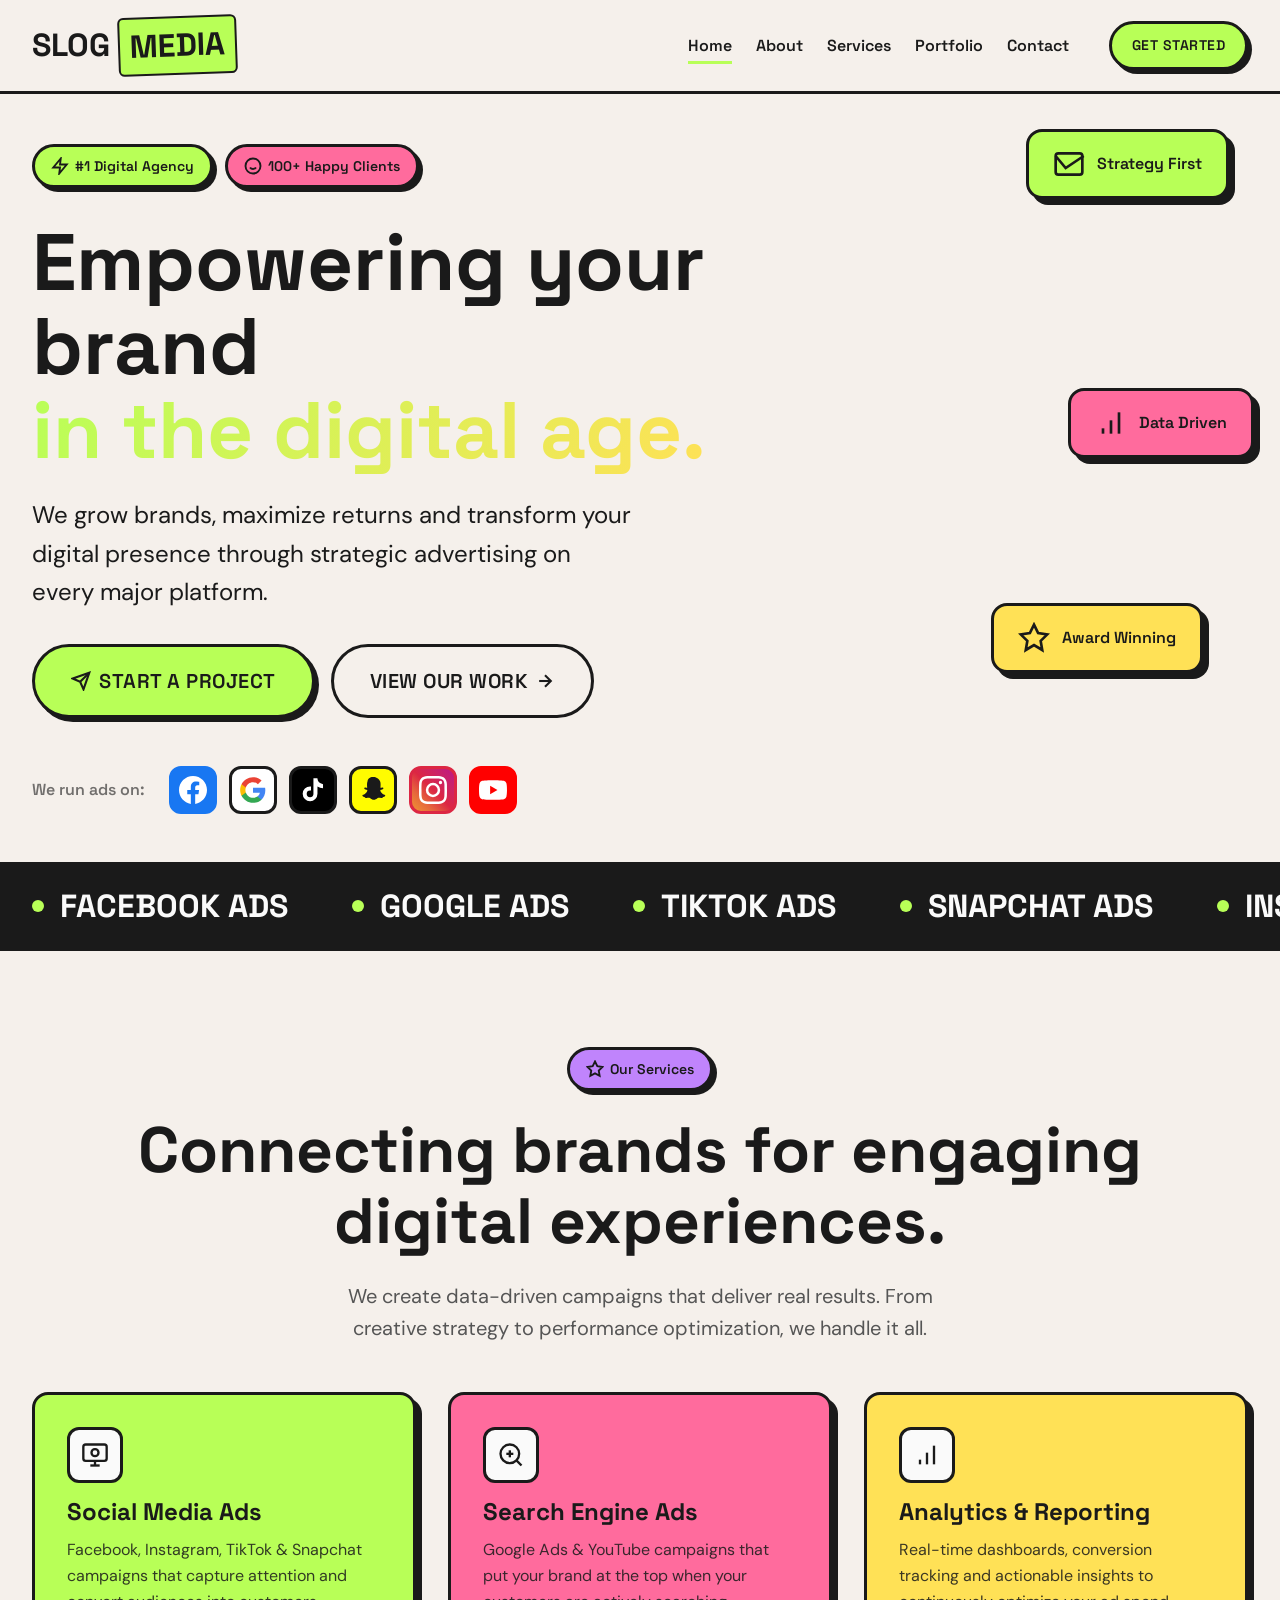
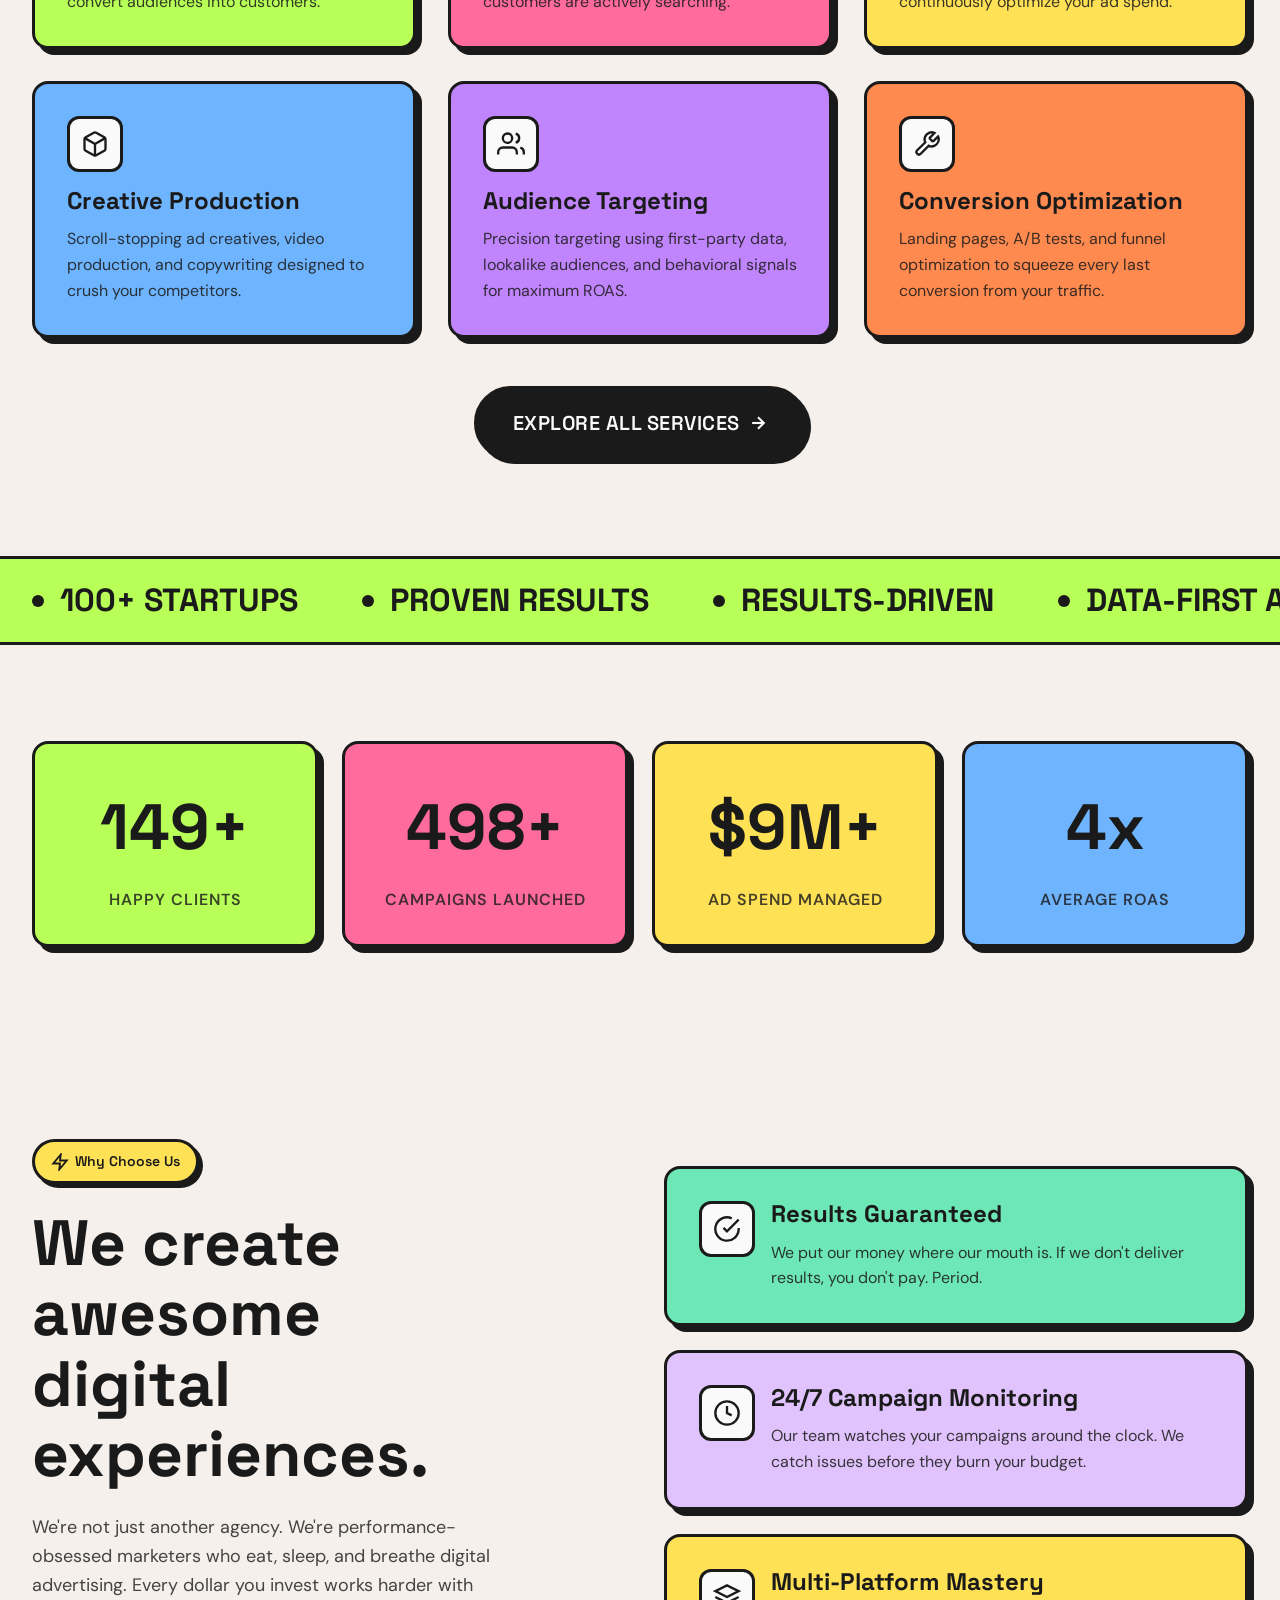
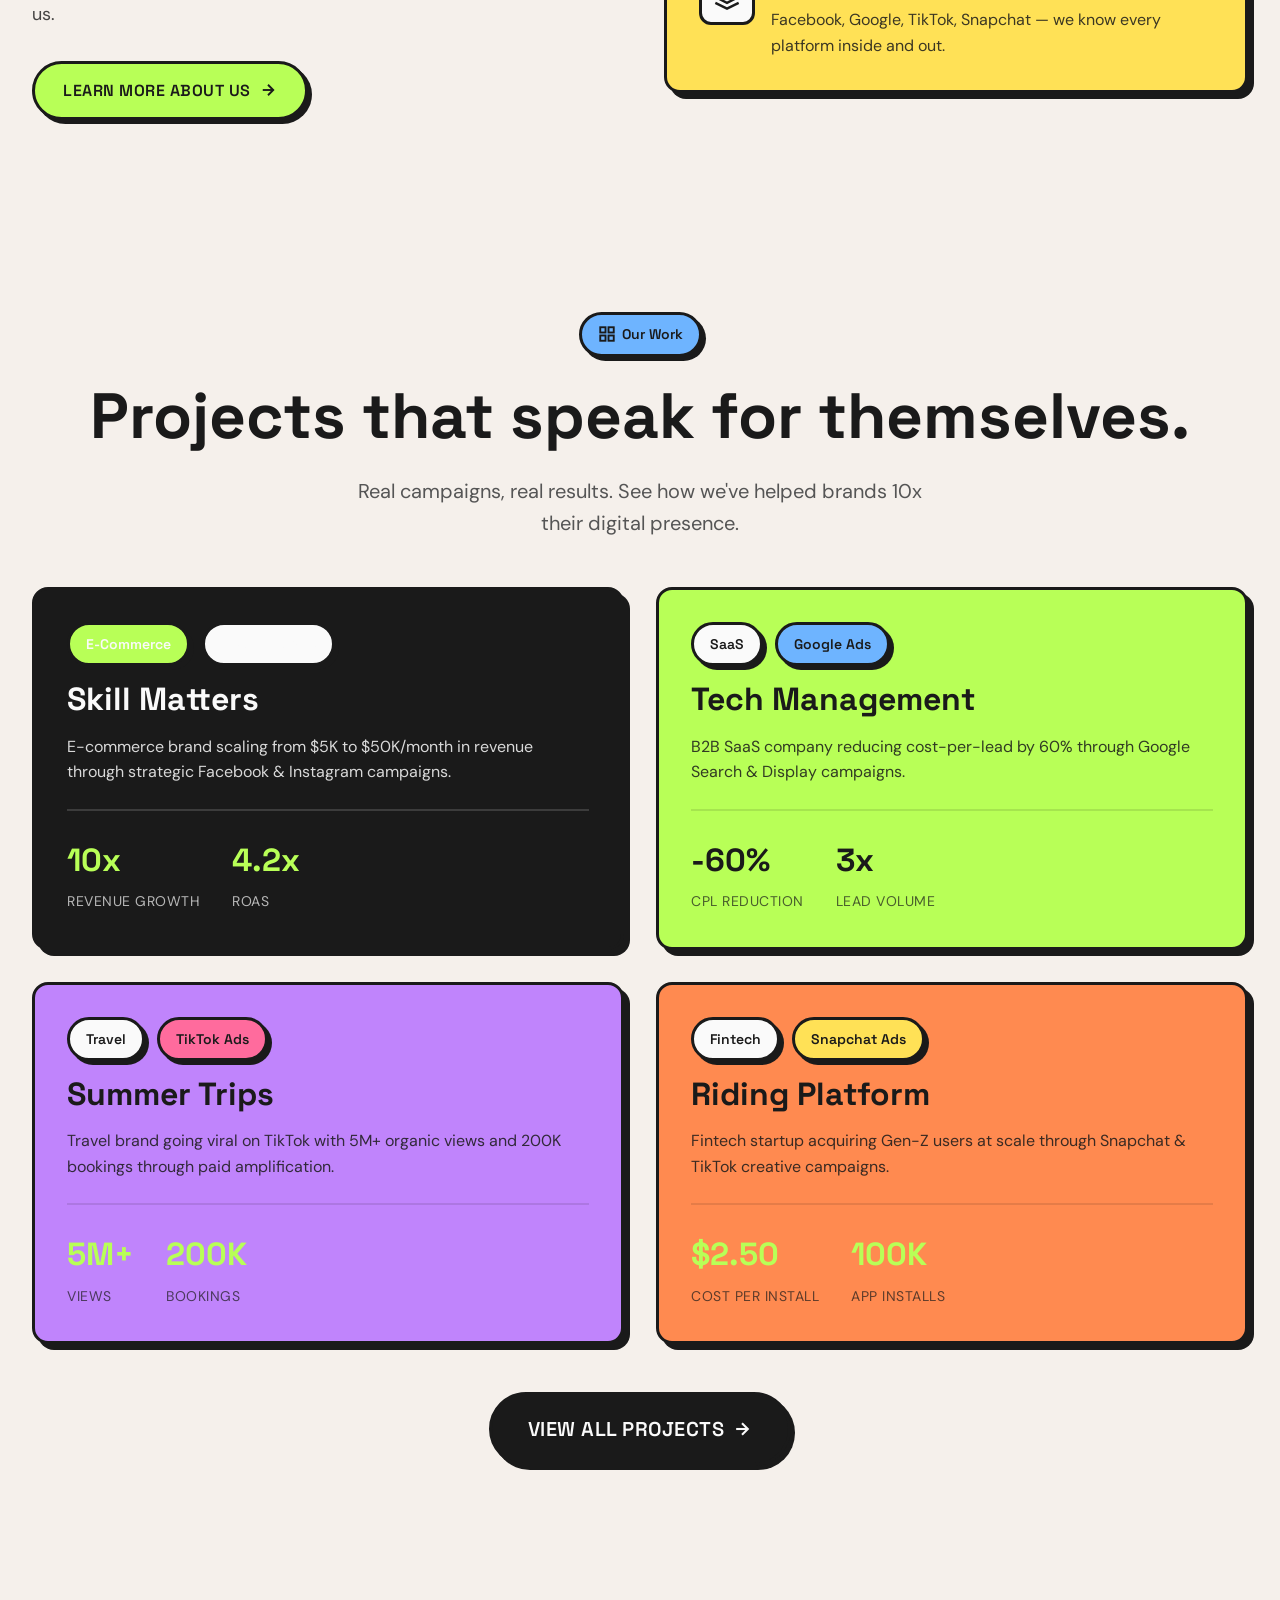
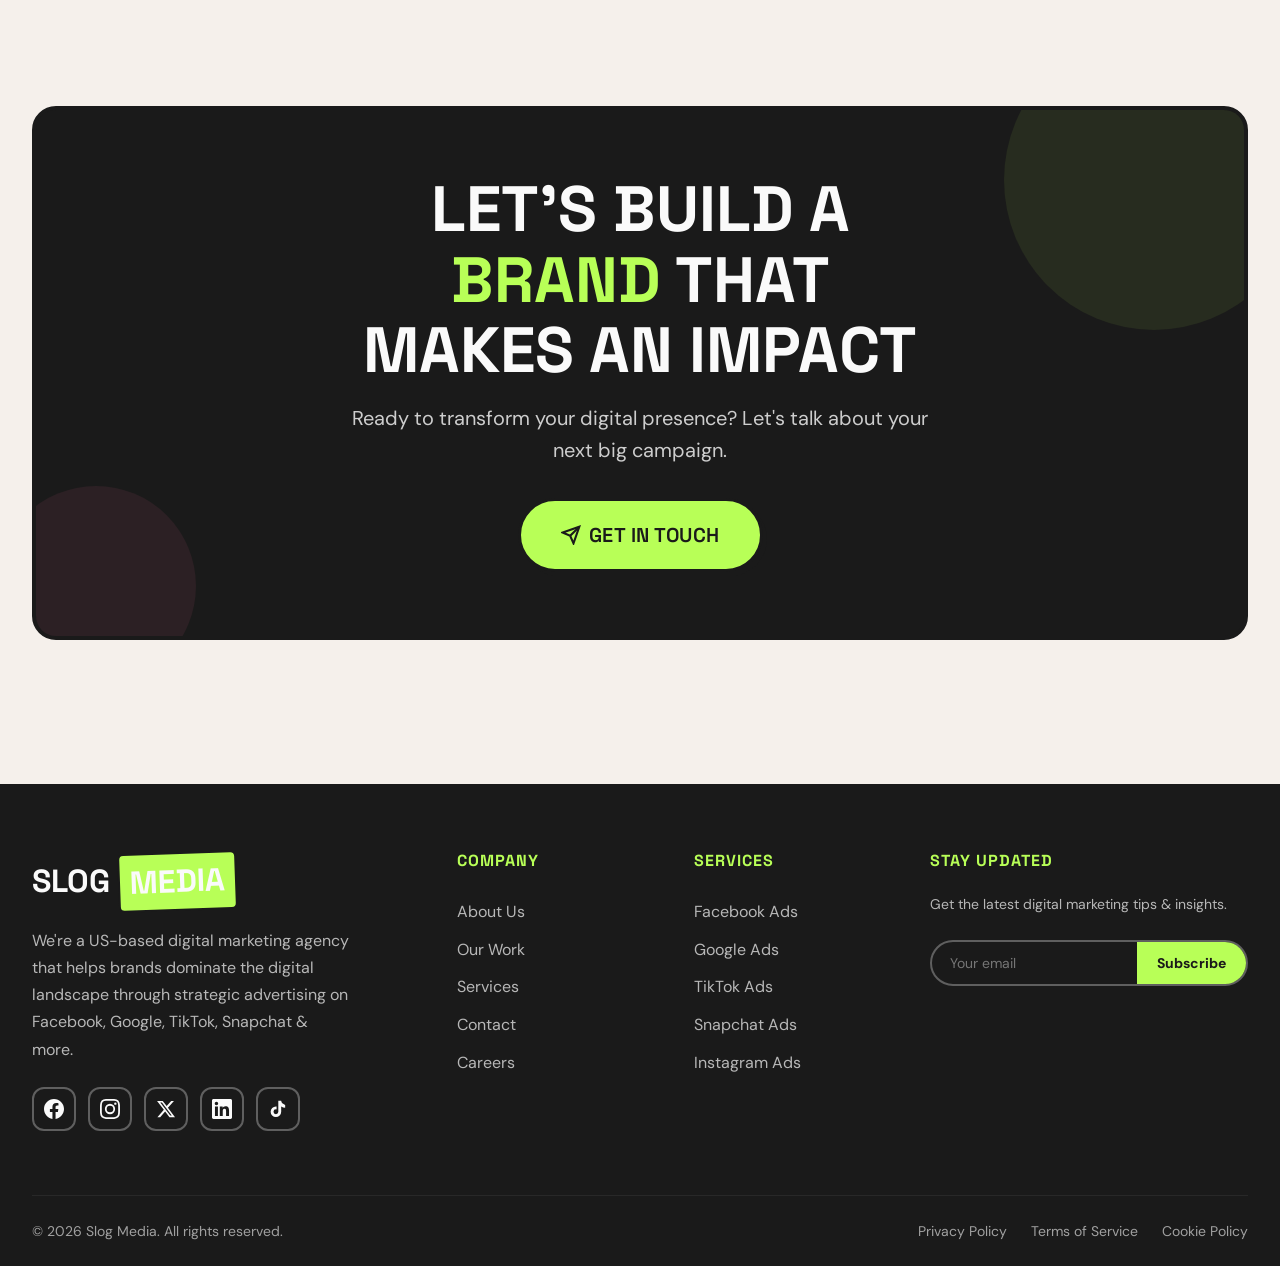
==== commit 62c978b0: "Fix mobile stats grid, clean URLs, add privacy & terms pages" ====
--- a/index.html
+++ b/index.html
@@ -11,7 +11,7 @@
   <meta property="og:description" content="Empowering your brand in the digital age through strategic digital advertising across all major platforms.">
   <meta property="og:type" content="website">
   <meta property="og:url" content="https://slogmedia.com/">
-  <link rel="stylesheet" href="styles.css">
+  <link rel="stylesheet" href="/styles.css">
   <link rel="icon" type="image/svg+xml" href="data:image/svg+xml,<svg xmlns='http://www.w3.org/2000/svg' viewBox='0 0 100 100'><text y='.9em' font-size='90'>⚡</text></svg>">
 </head>
 <body>
@@ -19,16 +19,16 @@
   <!-- ========== NAVBAR ========== -->
   <nav class="navbar" id="navbar">
     <div class="nav-inner">
-      <a href="index.html" class="nav-logo">
+      <a href="/" class="nav-logo">
         SLOG<span>MEDIA</span>
       </a>
       <div class="nav-links" id="nav-links">
-        <a href="index.html" class="nav-link active">Home</a>
-        <a href="about.html" class="nav-link">About</a>
-        <a href="services.html" class="nav-link">Services</a>
-        <a href="portfolio.html" class="nav-link">Portfolio</a>
-        <a href="contact.html" class="nav-link">Contact</a>
-        <a href="contact.html" class="btn btn-primary btn-sm nav-cta">Get Started</a>
+        <a href="/" class="nav-link active">Home</a>
+        <a href="/about" class="nav-link">About</a>
+        <a href="/services" class="nav-link">Services</a>
+        <a href="/portfolio" class="nav-link">Portfolio</a>
+        <a href="/contact" class="nav-link">Contact</a>
+        <a href="/contact" class="btn btn-primary btn-sm nav-cta">Get Started</a>
       </div>
       <div class="hamburger" id="hamburger">
         <span></span><span></span><span></span>
@@ -62,11 +62,11 @@
         </p>
 
         <div class="hero-actions reveal">
-          <a href="contact.html" class="btn btn-primary btn-lg">
+          <a href="/contact" class="btn btn-primary btn-lg">
             <svg width="20" height="20" viewBox="0 0 24 24" fill="none" stroke="currentColor" stroke-width="2.5"><path d="M22 2L11 13"/><path d="M22 2l-7 20-4-9-9-4 20-7z"/></svg>
             Start a Project
           </a>
-          <a href="portfolio.html" class="btn btn-outline btn-lg">
+          <a href="/portfolio" class="btn btn-outline btn-lg">
             View Our Work
             <svg width="20" height="20" viewBox="0 0 24 24" fill="none" stroke="currentColor" stroke-width="2.5"><path d="M5 12h14"/><path d="M12 5l7 7-7 7"/></svg>
           </a>
@@ -214,7 +214,7 @@
       </div>
 
       <div class="text-center reveal" style="margin-top: var(--space-2xl);">
-        <a href="services.html" class="btn btn-secondary btn-lg">
+        <a href="/services" class="btn btn-secondary btn-lg">
           Explore All Services
           <svg width="20" height="20" viewBox="0 0 24 24" fill="none" stroke="currentColor" stroke-width="2.5"><path d="M5 12h14"/><path d="M12 5l7 7-7 7"/></svg>
         </a>
@@ -276,7 +276,7 @@
           <p style="max-width: 460px; margin-bottom: var(--space-xl); opacity: 0.8;">
             We're not just another agency. We're performance-obsessed marketers who eat, sleep, and breathe digital advertising. Every dollar you invest works harder with us.
           </p>
-          <a href="about.html" class="btn btn-primary">
+          <a href="/about" class="btn btn-primary">
             Learn More About Us
             <svg width="18" height="18" viewBox="0 0 24 24" fill="none" stroke="currentColor" stroke-width="2.5"><path d="M5 12h14"/><path d="M12 5l7 7-7 7"/></svg>
           </a>
@@ -419,7 +419,7 @@
       </div>
 
       <div class="text-center reveal" style="margin-top: var(--space-2xl);">
-        <a href="portfolio.html" class="btn btn-secondary btn-lg">
+        <a href="/portfolio" class="btn btn-secondary btn-lg">
           View All Projects
           <svg width="20" height="20" viewBox="0 0 24 24" fill="none" stroke="currentColor" stroke-width="2.5"><path d="M5 12h14"/><path d="M12 5l7 7-7 7"/></svg>
         </a>
@@ -437,7 +437,7 @@
         </div>
         <h2>LET'S BUILD A<br><span style="color: var(--clr-lime);">BRAND</span> THAT<br>MAKES AN IMPACT</h2>
         <p>Ready to transform your digital presence? Let's talk about your next big campaign.</p>
-        <a href="contact.html" class="btn btn-primary btn-lg">
+        <a href="/contact" class="btn btn-primary btn-lg">
           <svg width="20" height="20" viewBox="0 0 24 24" fill="none" stroke="currentColor" stroke-width="2.5"><path d="M22 2L11 13"/><path d="M22 2l-7 20-4-9-9-4 20-7z"/></svg>
           Get in Touch
         </a>
@@ -475,20 +475,20 @@
 
         <div class="footer-col">
           <h4>Company</h4>
-          <a href="about.html">About Us</a>
-          <a href="portfolio.html">Our Work</a>
-          <a href="services.html">Services</a>
-          <a href="contact.html">Contact</a>
+          <a href="/about">About Us</a>
+          <a href="/portfolio">Our Work</a>
+          <a href="/services">Services</a>
+          <a href="/contact">Contact</a>
           <a href="#">Careers</a>
         </div>
 
         <div class="footer-col">
           <h4>Services</h4>
-          <a href="services.html">Facebook Ads</a>
-          <a href="services.html">Google Ads</a>
-          <a href="services.html">TikTok Ads</a>
-          <a href="services.html">Snapchat Ads</a>
-          <a href="services.html">Instagram Ads</a>
+          <a href="/services">Facebook Ads</a>
+          <a href="/services">Google Ads</a>
+          <a href="/services">TikTok Ads</a>
+          <a href="/services">Snapchat Ads</a>
+          <a href="/services">Instagram Ads</a>
         </div>
 
         <div class="footer-col">
@@ -506,14 +506,14 @@
       <div class="footer-bottom">
         <p>&copy; 2026 Slog Media. All rights reserved.</p>
         <div class="footer-bottom-links">
-          <a href="#">Privacy Policy</a>
-          <a href="#">Terms of Service</a>
-          <a href="#">Cookie Policy</a>
+          <a href="/privacy">Privacy Policy</a>
+          <a href="/terms">Terms of Service</a>
+          <a href="/privacy">Cookie Policy</a>
         </div>
       </div>
     </div>
   </footer>
 
-  <script src="main.js"></script>
+  <script src="/main.js"></script>
 </body>
 </html>
--- a/styles.css
+++ b/styles.css
@@ -959,8 +959,40 @@
   gap: var(--space-lg);
 }
 
+.stats-grid .card,
+.stats-grid .stat-card {
+  overflow: hidden;
+  word-break: break-word;
+}
+
+@media (max-width: 1024px) {
+  .stats-grid { grid-template-columns: repeat(2, 1fr); }
+}
+
 @media (max-width: 768px) {
-  .stats-grid { grid-template-columns: repeat(2, 1fr); }
+  .stats-grid {
+    grid-template-columns: repeat(2, 1fr);
+    gap: var(--space-md);
+  }
+  .stats-grid .card,
+  .stats-grid .stat-card {
+    padding: var(--space-md);
+    box-shadow: 3px 3px 0 var(--clr-black);
+  }
+  .stats-grid .stat-number {
+    font-size: var(--fs-2xl);
+  }
+  .stats-grid .stat-label {
+    font-size: var(--fs-xs);
+    letter-spacing: 0.5px;
+  }
+}
+
+@media (max-width: 380px) {
+  .stats-grid {
+    grid-template-columns: 1fr;
+    gap: var(--space-sm);
+  }
 }
 
 /* ---------- Why Section ---------- */
@@ -1164,3 +1196,34 @@
 .filter-btn.active {
   transform: translate(-2px, -2px);
 }
+
+/* ---------- Legal Pages ---------- */
+.legal-content h2.legal-heading {
+  font-size: var(--fs-lg);
+  margin-top: var(--space-xl);
+  margin-bottom: var(--space-md);
+  padding-bottom: var(--space-sm);
+  border-bottom: 2px solid rgba(0,0,0,0.1);
+}
+
+.legal-content h2.legal-heading:first-child {
+  margin-top: 0;
+}
+
+.legal-content p {
+  margin-bottom: var(--space-md);
+  line-height: 1.8;
+  opacity: 0.85;
+}
+
+.legal-list {
+  margin-bottom: var(--space-md);
+  padding-left: var(--space-lg);
+}
+
+.legal-list li {
+  list-style: disc;
+  margin-bottom: var(--space-xs);
+  line-height: 1.7;
+  opacity: 0.85;
+}
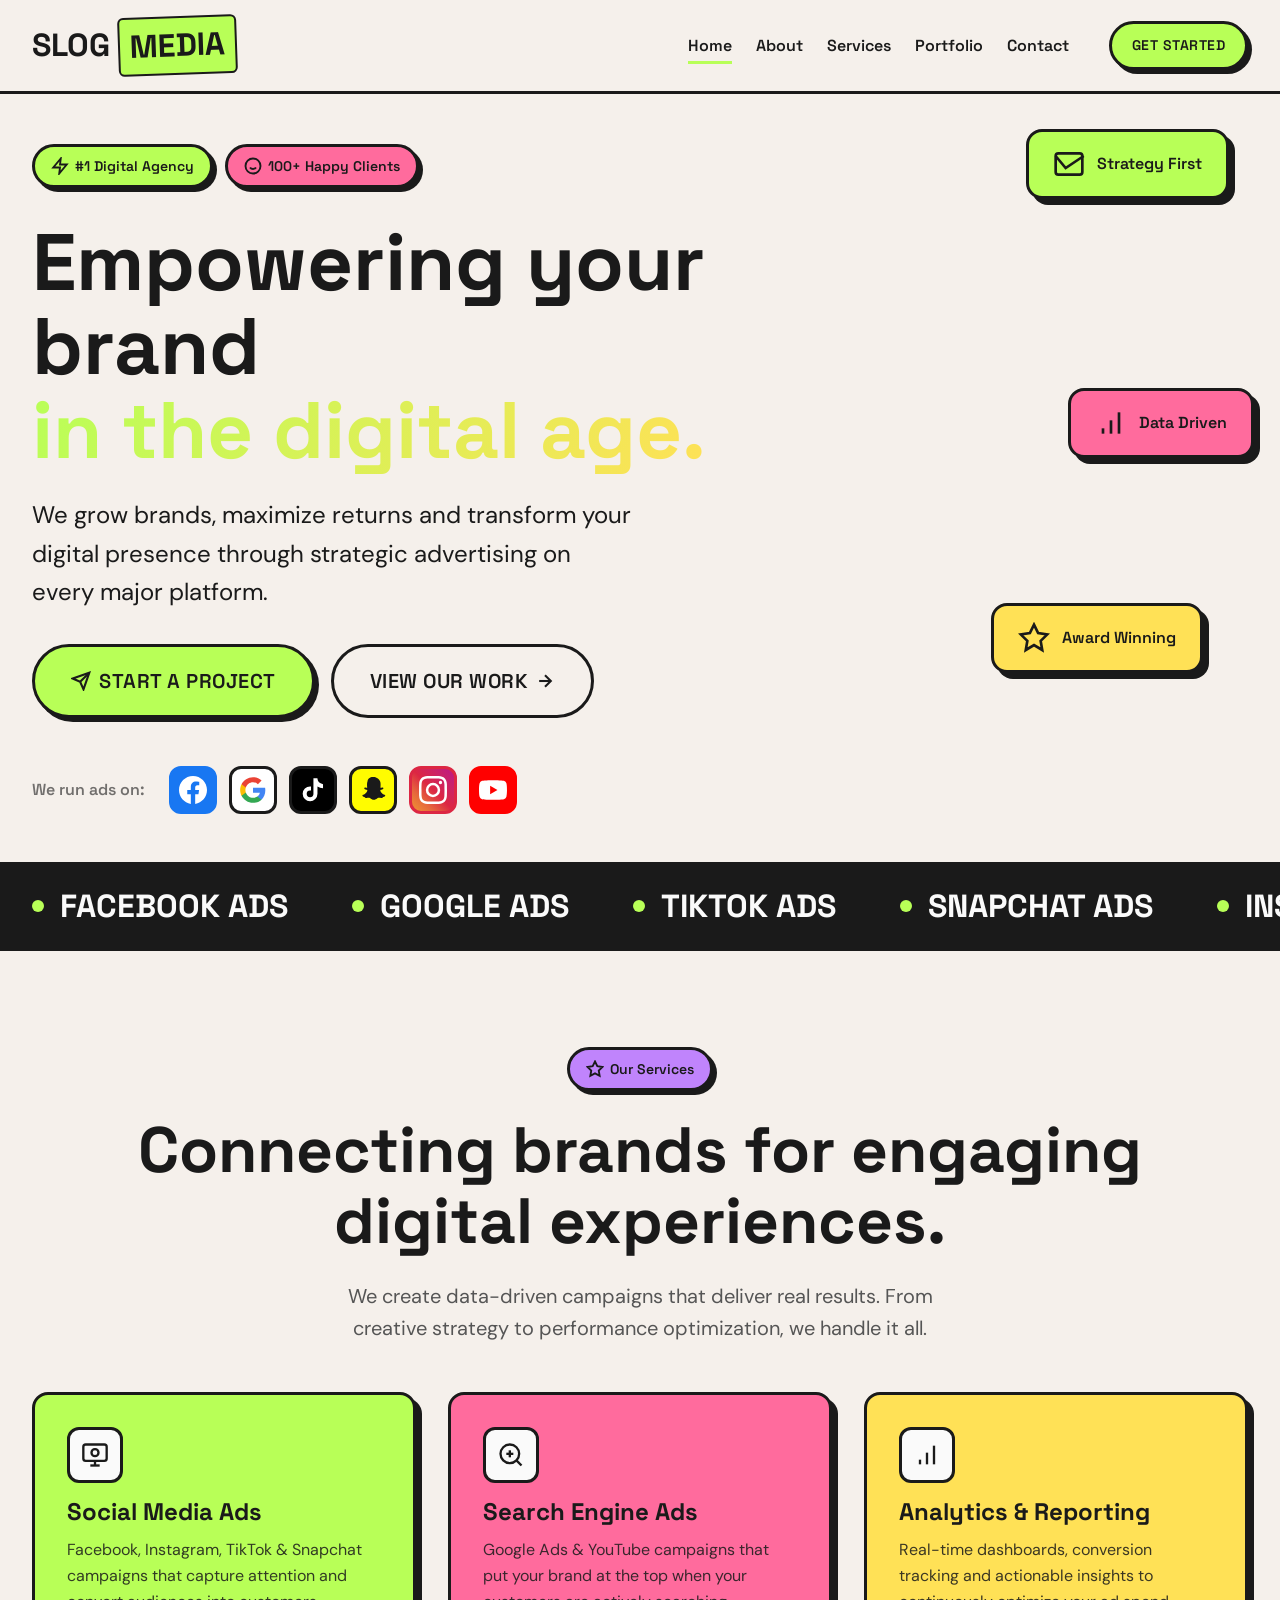
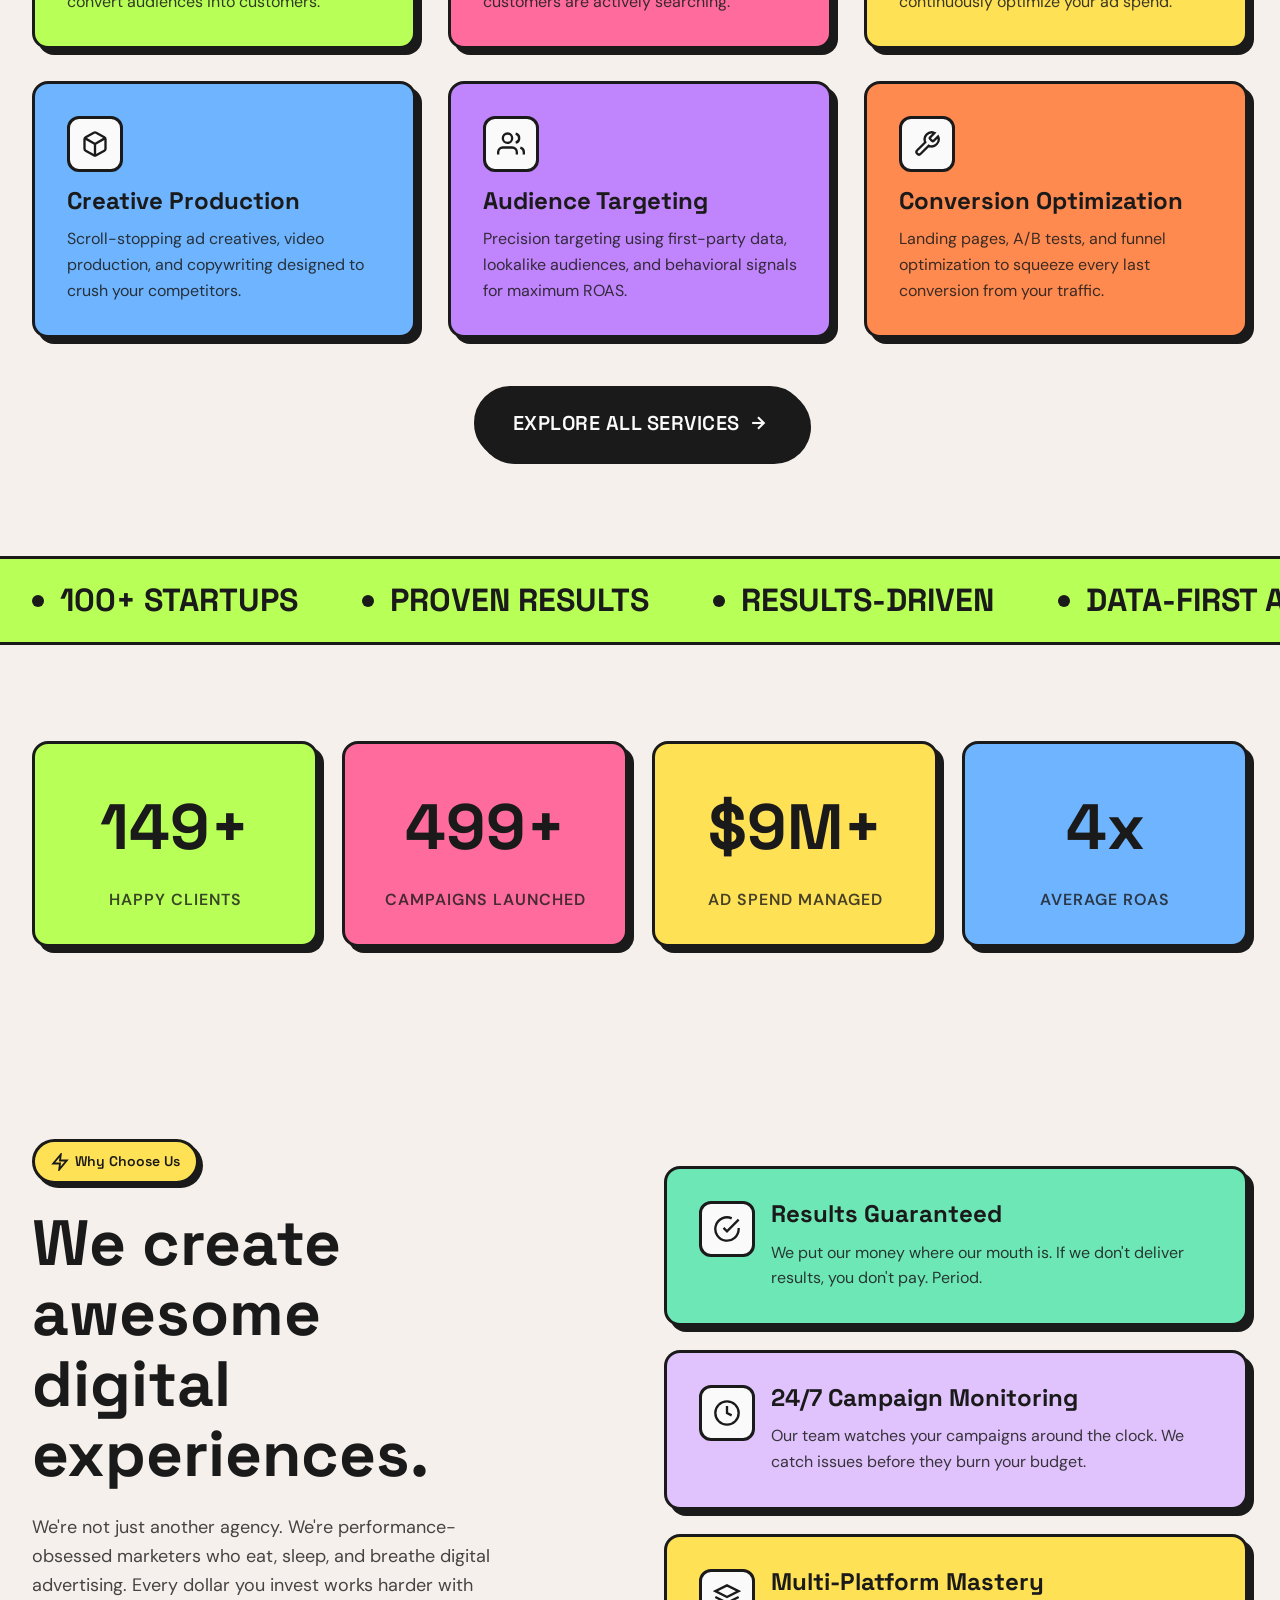
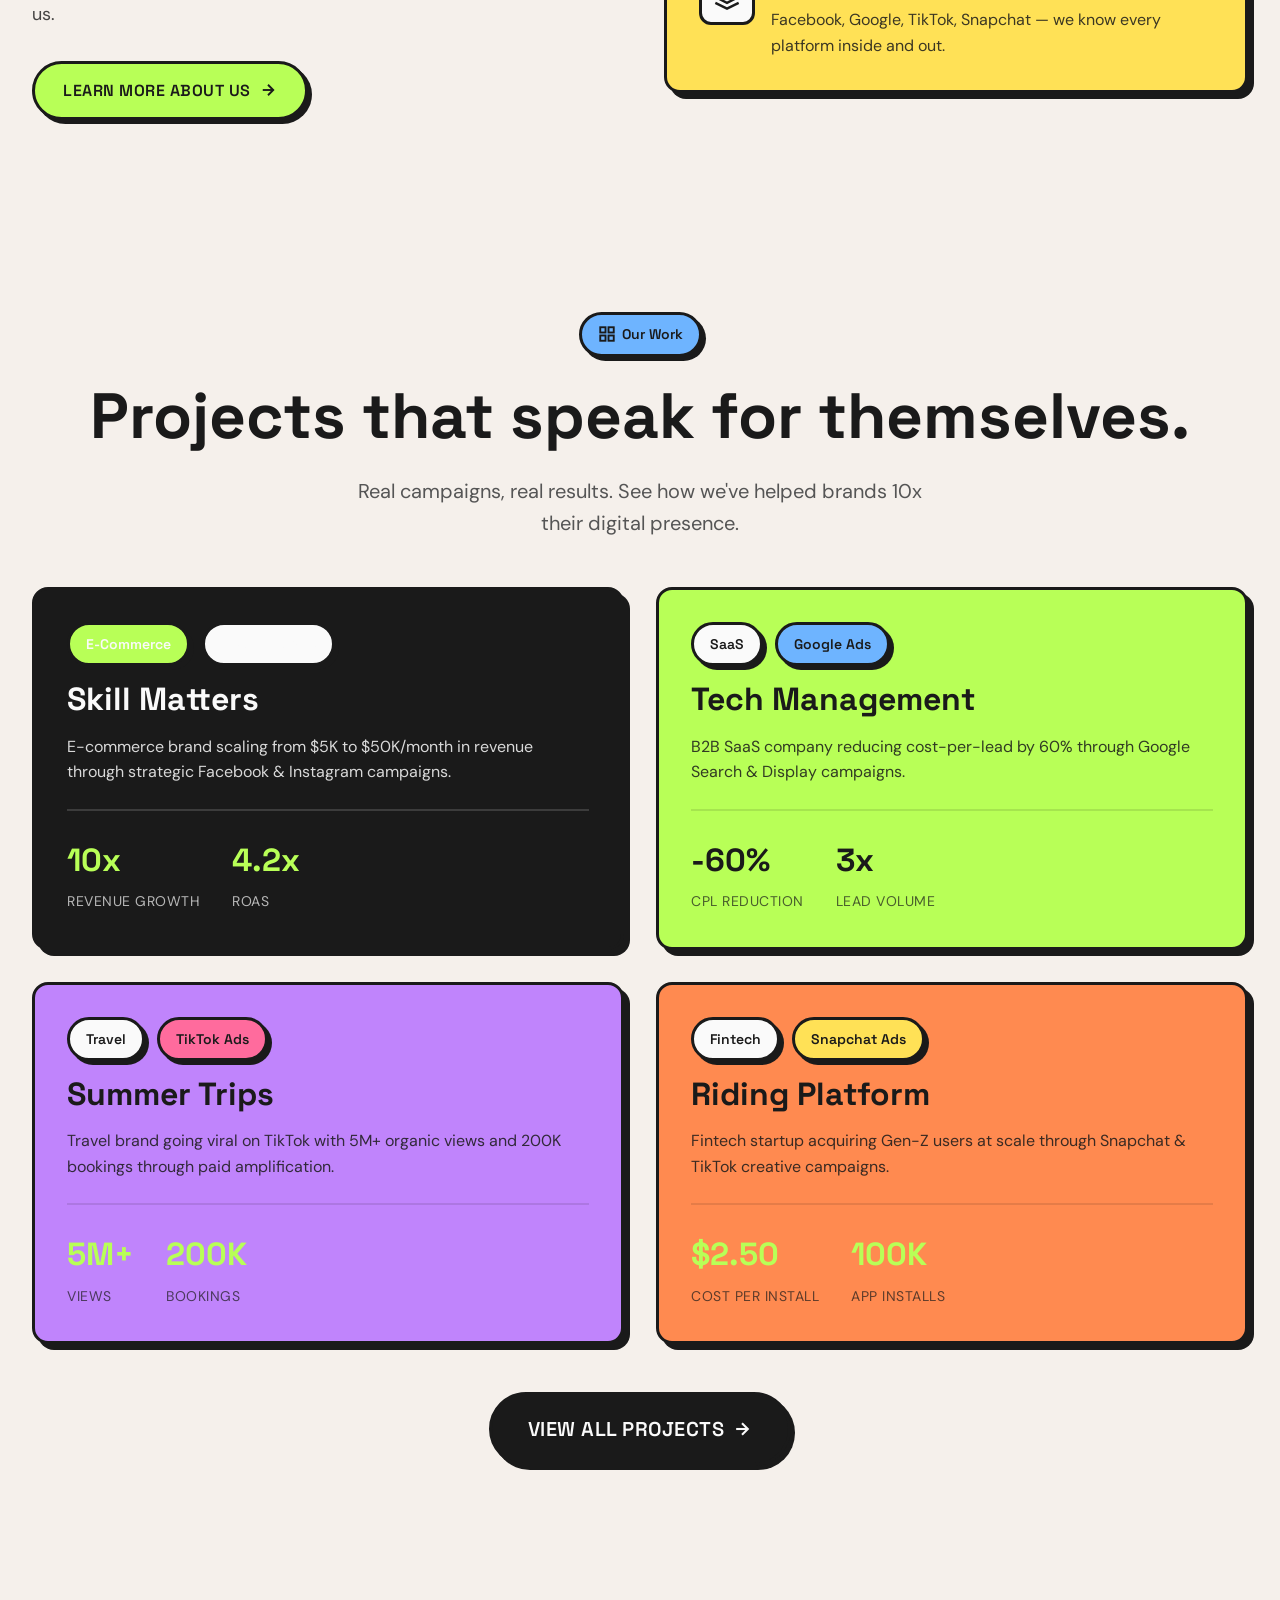
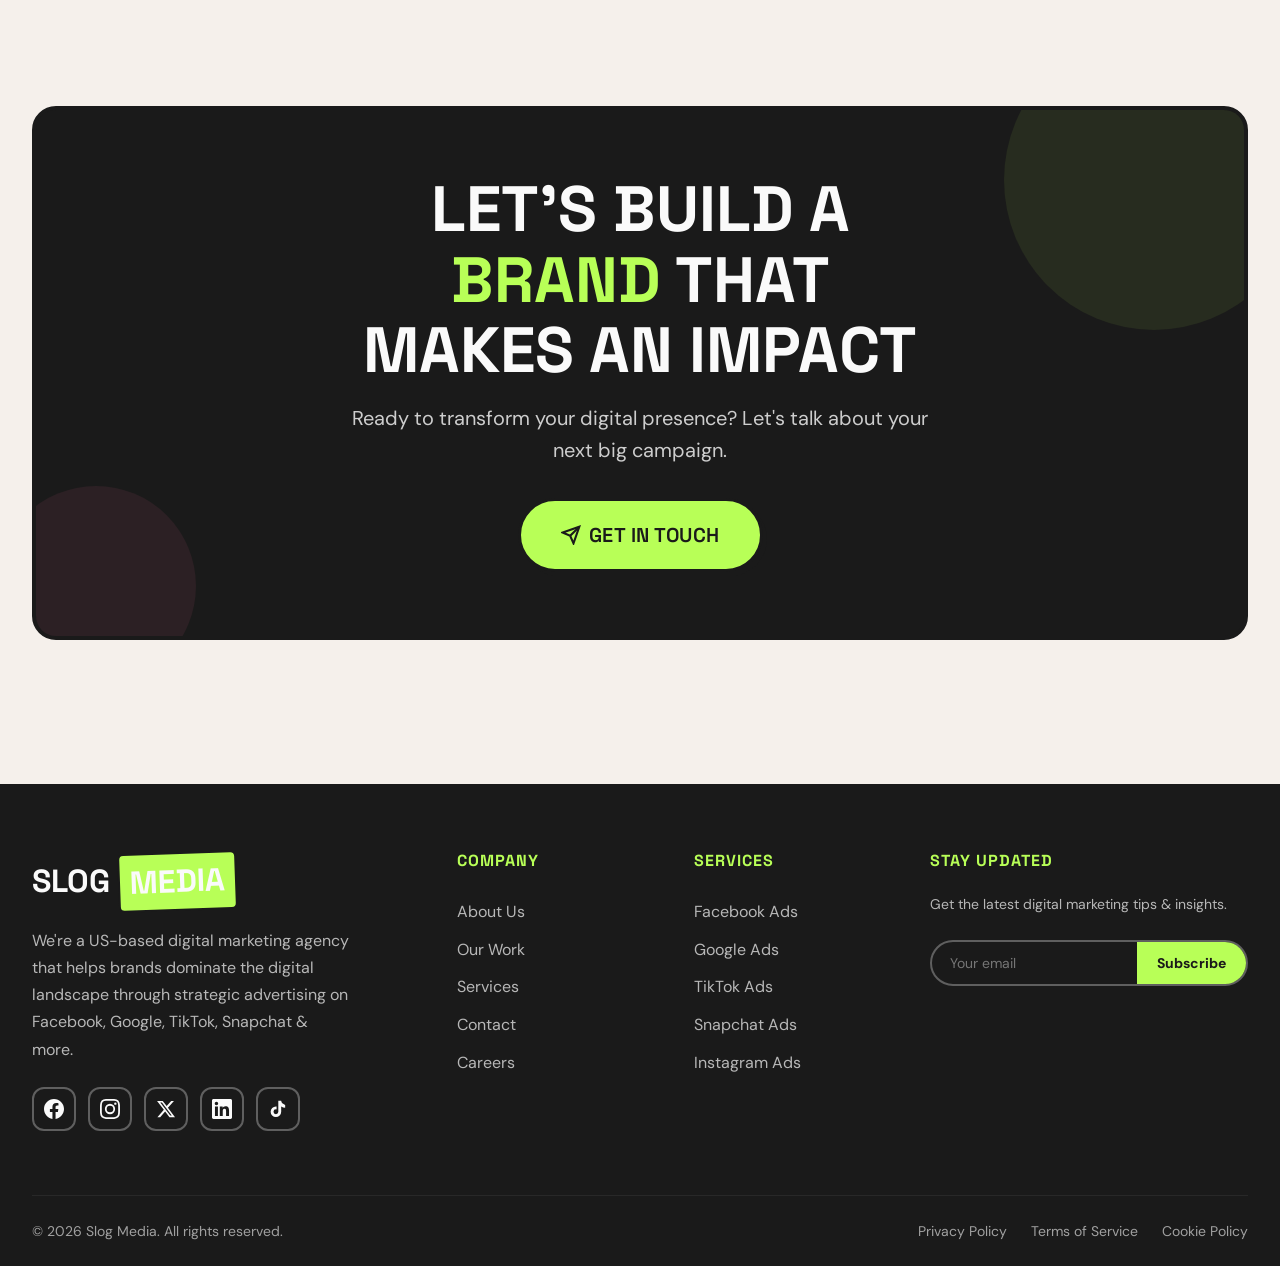
==== commit cceb2738: "Switch domain from slogmedia.com to slogmedia.org" ====
--- a/index.html
+++ b/index.html
@@ -6,11 +6,11 @@
   <title>Slog Media — Digital Marketing Agency | Facebook, Google, TikTok Ads</title>
   <meta name="description" content="Slog Media is a US-based digital marketing agency specializing in Facebook, Google, TikTok, Snapchat & Instagram advertising. We build brands that make an impact.">
   <meta name="keywords" content="digital marketing, Facebook ads, Google ads, TikTok ads, Snapchat ads, advertising agency, social media marketing">
-  <link rel="canonical" href="https://slogmedia.com/">
+  <link rel="canonical" href="https://slogmedia.org/">
   <meta property="og:title" content="Slog Media — Digital Marketing Agency">
   <meta property="og:description" content="Empowering your brand in the digital age through strategic digital advertising across all major platforms.">
   <meta property="og:type" content="website">
-  <meta property="og:url" content="https://slogmedia.com/">
+  <meta property="og:url" content="https://slogmedia.org/">
   <link rel="stylesheet" href="/styles.css">
   <link rel="icon" type="image/svg+xml" href="data:image/svg+xml,<svg xmlns='http://www.w3.org/2000/svg' viewBox='0 0 100 100'><text y='.9em' font-size='90'>⚡</text></svg>">
 </head>
